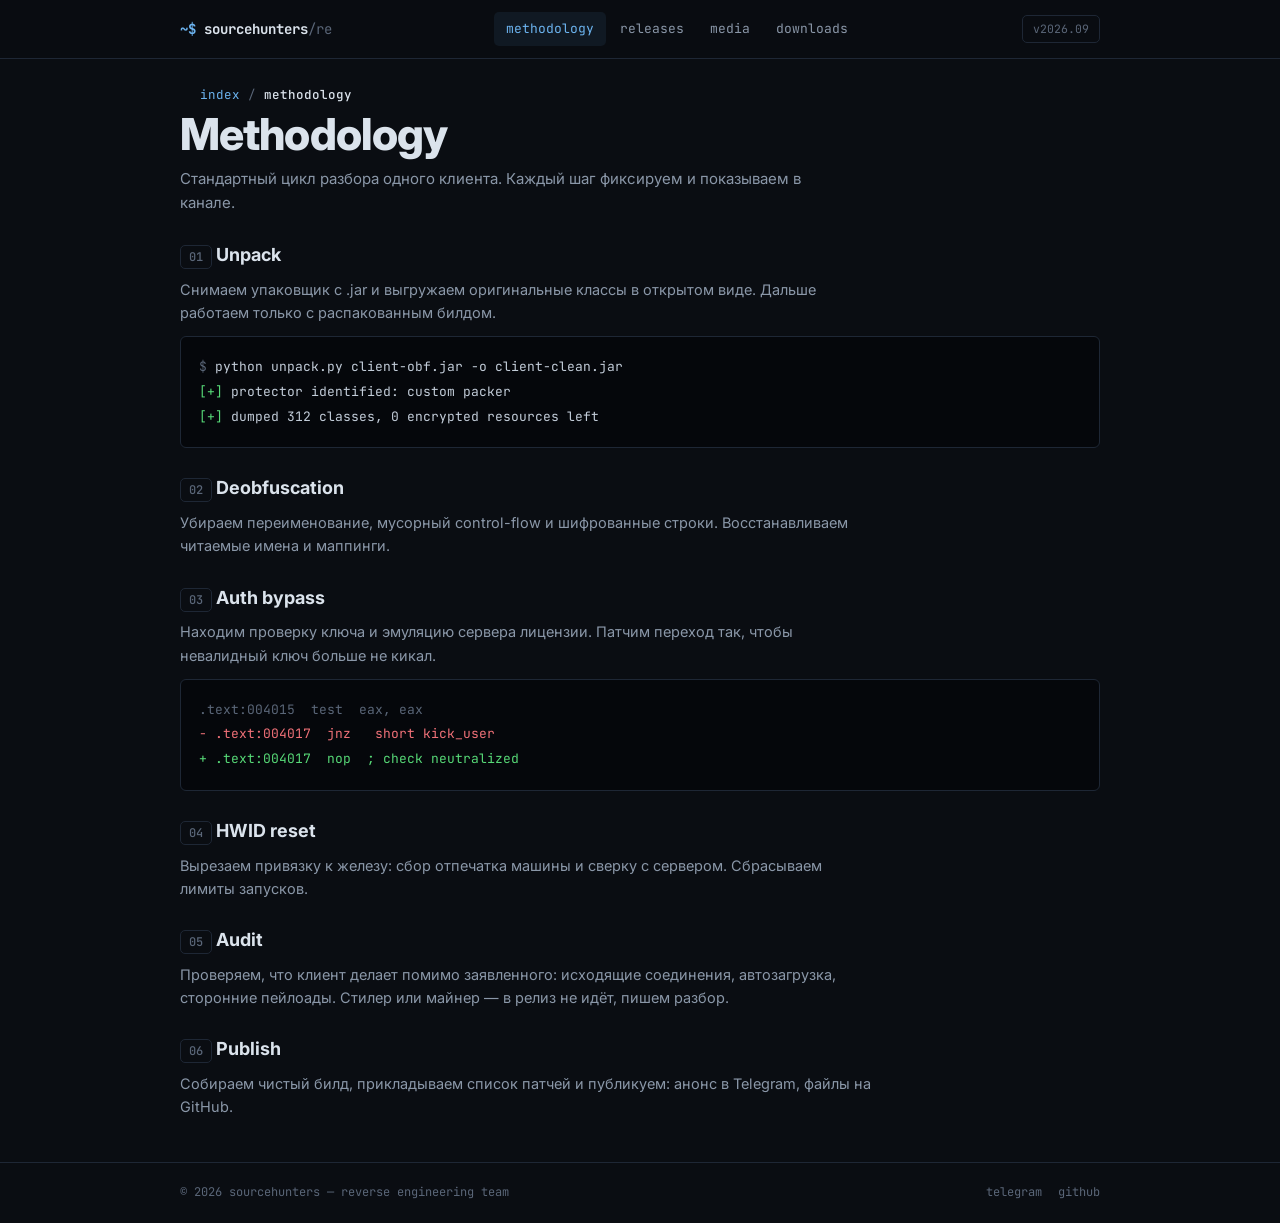
==== arsenal.html @ 7485a167 "Pro RE docs style, no marketing" ====
<!DOCTYPE html>
<html lang="ru">
<head>
<meta charset="UTF-8" />
<meta name="viewport" content="width=device-width, initial-scale=1.0" />
<title>Methodology — SourceHunters</title>
<meta name="description" content="Методология SourceHunters: unpack, деобфускация, обход авторизации, снятие HWID, аудит." />
<link rel="preconnect" href="https://fonts.googleapis.com">
<link rel="preconnect" href="https://fonts.gstatic.com" crossorigin>
<link href="https://fonts.googleapis.com/css2?family=Inter:wght@400;500;600;700;800&family=JetBrains+Mono:wght@400;500;700&display=swap" rel="stylesheet">
<link rel="stylesheet" href="style.css" />
<link rel="icon" type="image/svg+xml" href="data:image/svg+xml,<svg xmlns='http://www.w3.org/2000/svg' viewBox='0 0 32 32'><rect width='32' height='32' rx='6' fill='%230a0d12'/><path d='M9 11l6 5-6 5M16 21h7' fill='none' stroke='%236cb4f0' stroke-width='2.2' stroke-linecap='round' stroke-linejoin='round'/></svg>">
</head>
<body>

<header class="top">
  <div class="container top-in">
    <a href="index.html" class="brand"><span class="brand-prompt">~$</span> sourcehunters<span class="dim">/re</span></a>
    <nav class="links" id="navLinks">
      <a href="arsenal.html" class="active">methodology</a>
      <a href="releases.html">releases</a>
      <a href="media.html">media</a>
      <a href="downloads.html">downloads</a>
    </nav>
    <div class="top-right">
      <span class="ver">v2026.09</span>
      <button class="burger" id="burger" aria-label="Меню"><span></span><span></span><span></span></button>
    </div>
  </div>
</header>

<main class="container">
  <p class="crumbs"><a href="index.html">index</a> / <b>methodology</b></p>
  <h1 class="page-h">Methodology</h1>
  <p class="lede sm">Стандартный цикл разбора одного клиента. Каждый шаг фиксируем и показываем в канале.</p>

  <section class="steps">
    <article class="step">
      <h2><span class="hnum">01</span> Unpack</h2>
      <p>Снимаем упаковщик с .jar и выгружаем оригинальные классы в открытом виде. Дальше работаем только с распакованным билдом.</p>
<pre class="code"><span class="c-dim">$</span> python unpack.py client-obf.jar -o client-clean.jar
<span class="c-ok">[+]</span> protector identified: custom packer
<span class="c-ok">[+]</span> dumped 312 classes, 0 encrypted resources left</pre>
    </article>
    <article class="step">
      <h2><span class="hnum">02</span> Deobfuscation</h2>
      <p>Убираем переименование, мусорный control-flow и шифрованные строки. Восстанавливаем читаемые имена и маппинги.</p>
    </article>
    <article class="step">
      <h2><span class="hnum">03</span> Auth bypass</h2>
      <p>Находим проверку ключа и эмуляцию сервера лицензии. Патчим переход так, чтобы невалидный ключ больше не кикал.</p>
<pre class="code"><span class="c-dim">.text:004015  test  eax, eax</span>
<span class="c-del">- .text:004017  jnz   short kick_user</span>
<span class="c-ok">+ .text:004017  nop  ; check neutralized</span></pre>
    </article>
    <article class="step">
      <h2><span class="hnum">04</span> HWID reset</h2>
      <p>Вырезаем привязку к железу: сбор отпечатка машины и сверку с сервером. Сбрасываем лимиты запусков.</p>
    </article>
    <article class="step">
      <h2><span class="hnum">05</span> Audit</h2>
      <p>Проверяем, что клиент делает помимо заявленного: исходящие соединения, автозагрузка, сторонние пейлоады. Стилер или майнер — в релиз не идёт, пишем разбор.</p>
    </article>
    <article class="step">
      <h2><span class="hnum">06</span> Publish</h2>
      <p>Собираем чистый билд, прикладываем список патчей и публикуем: анонс в Telegram, файлы на GitHub.</p>
    </article>
  </section>
</main>

<footer>
  <div class="container foot">
    <span>© 2026 sourcehunters — reverse engineering team</span>
    <span class="foot-r"><a href="https://t.me/NetCrackHunter" target="_blank" rel="noopener">telegram</a><a href="https://github.com/NetworkCrackHunter/" target="_blank" rel="noopener">github</a></span>
  </div>
</footer>

<script src="script.js"></script>
</body>
</html>
---- style.css ----
*{margin:0;padding:0;box-sizing:border-box}
:root{
  --bg:#0a0d12; --panel:#0e131b; --line:#1e2735;
  --txt:#dbe3ec; --mut:#8a97a8; --dim:#5a6678;
  --acc:#6cb4f0;
}
html{scroll-behavior:smooth}
body{background:var(--bg);color:var(--txt);font-family:'Inter',system-ui,sans-serif;min-height:100vh;font-size:15.5px;line-height:1.6}
.container{max-width:960px;margin:0 auto;padding:0 20px}
.mono{font-family:'JetBrains Mono',monospace}
.dim{color:var(--dim)}
::selection{background:#6cb4f033}
a{color:var(--acc)}

/* header */
.top{position:sticky;top:0;z-index:50;background:#0a0d12f2;border-bottom:1px solid var(--line)}
.top-in{display:flex;align-items:center;justify-content:space-between;height:58px}
.brand{font-family:'JetBrains Mono',monospace;font-size:14px;font-weight:700;color:var(--txt);text-decoration:none}
.brand-prompt{color:var(--acc)}
.brand .dim{color:var(--dim);font-weight:400}
.links{display:flex;gap:2px}
.links a{font-family:'JetBrains Mono',monospace;font-size:13px;color:var(--mut);text-decoration:none;padding:7px 12px;border-radius:5px}
.links a:hover{color:var(--txt);background:#ffffff08}
.links a.active{color:var(--acc);background:#6cb4f014}
.top-right{display:flex;align-items:center;gap:10px}
.ver{font-family:'JetBrains Mono',monospace;font-size:11.5px;color:var(--dim);border:1px solid var(--line);padding:4px 10px;border-radius:5px}
.burger{display:none;background:none;border:1px solid var(--line);border-radius:5px;padding:7px;flex-direction:column;gap:4px;cursor:pointer}
.burger span{width:18px;height:2px;background:var(--txt);display:block}

/* hero */
.hero{padding:64px 20px 8px}
.kicker{font-family:'JetBrains Mono',monospace;font-size:12.5px;color:var(--acc);margin-bottom:14px}
h1{font-size:clamp(38px,6vw,58px);font-weight:800;letter-spacing:-.03em;line-height:1.05}
.page-h{font-size:clamp(30px,5vw,44px);font-weight:800;letter-spacing:-.02em;margin:6px 0 4px}
.lede{color:var(--mut);font-size:16.5px;max-width:640px;margin:16px 0 0}
.lede.sm{font-size:15px;margin-top:10px}
.actions{display:flex;gap:10px;margin:26px 0 34px;flex-wrap:wrap}
.btn{display:inline-block;text-decoration:none;font-weight:600;font-size:14.5px;border-radius:6px;padding:11px 22px;border:1px solid var(--line);color:var(--txt);background:transparent;transition:.15s}
.btn:hover{border-color:var(--acc)}
.btn-solid{background:var(--txt);color:#0a0d12;border-color:var(--txt)}
.btn-solid:hover{background:#fff}
.meta{border:1px solid var(--line);border-radius:6px;background:var(--panel);margin-bottom:8px}
.meta>div{display:grid;grid-template-columns:130px 1fr;gap:14px;padding:11px 16px;border-bottom:1px solid var(--line);font-size:14px}
.meta>div:last-child{border-bottom:none}
.meta dt{font-family:'JetBrains Mono',monospace;font-size:12.5px;color:var(--dim)}
.meta dd{color:var(--txt)}

/* blocks */
.block{padding:34px 20px 6px}
.block h2,.sub-h{font-size:20px;font-weight:700;letter-spacing:-.01em;margin-bottom:16px;display:flex;align-items:center;gap:10px}
.sub-h{margin-top:38px}
.hnum{font-family:'JetBrains Mono',monospace;font-size:12px;font-weight:500;color:var(--dim);border:1px solid var(--line);border-radius:5px;padding:3px 8px}

/* toc */
.toc{border:1px solid var(--line);border-radius:6px;overflow:hidden;background:var(--panel)}
.toc a{display:grid;grid-template-columns:44px 150px 1fr 30px;gap:12px;align-items:center;padding:14px 16px;text-decoration:none;color:var(--txt);border-bottom:1px solid var(--line);transition:.15s}
.toc a:last-child{border-bottom:none}
.toc a:hover{background:#ffffff06}
.t-no{font-family:'JetBrains Mono',monospace;font-size:12px;color:var(--dim)}
.t-name{font-family:'JetBrains Mono',monospace;font-size:13.5px;color:var(--acc)}
.t-desc{font-size:13.5px;color:var(--mut)}
.t-go{color:var(--dim)}

/* code */
.code{font-family:'JetBrains Mono',monospace;font-size:13px;line-height:1.9;background:#05070b;border:1px solid var(--line);border-radius:6px;padding:18px;overflow-x:auto;color:#c3cdd9}
.c-dim{color:var(--dim)}.c-ok{color:#57d977}.c-del{color:#f07178}

/* steps */
.crumbs{font-family:'JetBrains Mono',monospace;font-size:12.5px;color:var(--dim);padding:26px 20px 0}
.crumbs a{text-decoration:none}
.crumbs b{color:var(--txt);font-weight:500}
.steps{display:flex;flex-direction:column;gap:26px;margin:26px 0 10px}
.step h2{font-size:18px;margin-bottom:8px}
.step p{color:var(--mut);font-size:14.5px;max-width:700px}
.step .code{margin-top:12px}

/* releases table */
.table-scroll{overflow-x:auto;border:1px solid var(--line);border-radius:6px;margin:26px 0 10px}
.rel-table{width:100%;border-collapse:collapse;font-size:14px;min-width:640px;background:var(--panel)}
.rel-table th{font-family:'JetBrains Mono',monospace;font-size:11.5px;font-weight:500;text-transform:uppercase;letter-spacing:1px;color:var(--dim);text-align:left;padding:12px 16px;border-bottom:1px solid var(--line);background:#0b1018}
.rel-table td{padding:12px 16px;border-bottom:1px solid var(--line);vertical-align:middle}
.rel-table tbody tr:last-child td{border-bottom:none}
.rel-table tbody tr{transition:.15s}
.rel-table tbody tr:hover{background:#ffffff05}
.rel-table .mono{font-family:'JetBrains Mono',monospace;font-size:13px}
.art{display:flex;align-items:center;gap:12px;font-weight:600}
.art img{width:44px;height:44px;object-fit:cover;border-radius:5px;border:1px solid var(--line)}
.rel-table a{font-family:'JetBrains Mono',monospace;font-size:13px;text-decoration:none;white-space:nowrap}
.rel-table a:hover{text-decoration:underline}

/* access rows */
.access{display:flex;align-items:center;gap:14px;text-decoration:none;color:var(--txt);background:var(--panel);border:1px solid var(--line);border-radius:6px;padding:18px;margin:26px 0 10px;transition:.15s}
.access:hover{border-color:var(--acc)}
.access-ico{width:38px;height:38px;min-width:38px;border-radius:6px;display:grid;place-items:center}
.access-ico svg{width:20px;height:20px;display:block}
.access-ico.tg{background:#229ED9;color:#fff}
.access-ico.gh{background:#e6edf3;color:#0d1117}
.access-t{display:flex;flex-direction:column;gap:2px}
.access-t b{font-family:'JetBrains Mono',monospace;font-size:14.5px}
.access-t span{font-size:13px;color:var(--mut)}
.access-go{margin-left:auto;font-family:'JetBrains Mono',monospace;font-size:13px;color:var(--acc);white-space:nowrap}

/* faq */
.faq{display:flex;flex-direction:column;border:1px solid var(--line);border-radius:6px;overflow:hidden;background:var(--panel);margin:0 0 10px}
details{padding:15px 18px;border-bottom:1px solid var(--line);cursor:pointer}
details:last-child{border-bottom:none}
summary{font-weight:600;font-size:14.5px;cursor:pointer}
summary::marker{color:var(--acc)}
details p{color:var(--mut);margin-top:8px;font-size:14px}

/* footer */
footer{border-top:1px solid var(--line);margin-top:44px}
.foot{display:flex;justify-content:space-between;align-items:center;gap:10px;flex-wrap:wrap;padding:20px;font-family:'JetBrains Mono',monospace;font-size:12px;color:var(--dim)}
.foot-r{display:flex;gap:16px}
.foot-r a{color:var(--dim);text-decoration:none}
.foot-r a:hover{color:var(--acc)}

/* reveal */
.reveal{opacity:0;transform:translateY(14px);transition:.5s}
.reveal.vis{opacity:1;transform:none}

/* adaptive */
@media(max-width:760px){
  .links{position:fixed;top:58px;left:0;right:0;background:#0a0d12fa;flex-direction:column;padding:12px;gap:2px;border-bottom:1px solid var(--line);display:none}
  .links.open{display:flex}
  .burger{display:flex}
  .meta>div{grid-template-columns:1fr;gap:2px}
  .toc a{grid-template-columns:34px 1fr 24px}
  .t-desc{display:none}
  .hero{padding-top:44px}
}
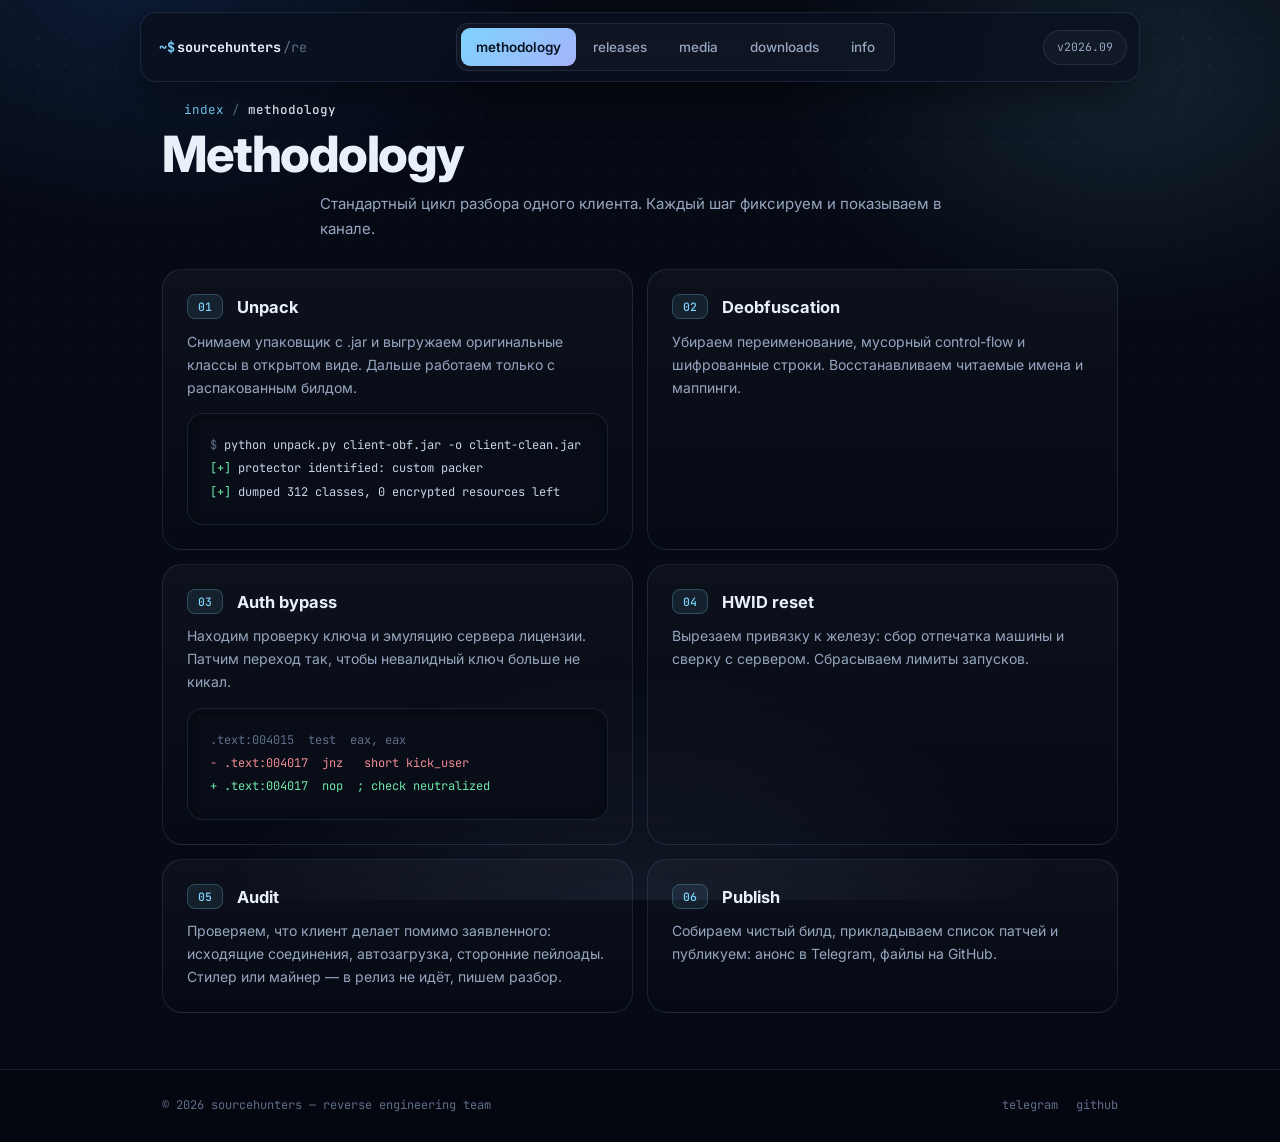
==== commit a9d52c70: "Extra info window: CEO + contacts" ====
--- a/arsenal.html
+++ b/arsenal.html
@@ -21,6 +21,7 @@
       <a href="releases.html">releases</a>
       <a href="media.html">media</a>
       <a href="downloads.html">downloads</a>
+      <a href="info.html">info</a>
     </nav>
     <div class="top-right">
       <span class="ver">v2026.09</span>
--- a/style.css
+++ b/style.css
@@ -1,131 +1,148 @@
 *{margin:0;padding:0;box-sizing:border-box}
 :root{
-  --bg:#0a0d12; --panel:#0e131b; --line:#1e2735;
-  --txt:#dbe3ec; --mut:#8a97a8; --dim:#5a6678;
-  --acc:#6cb4f0;
+  --bg:#060a14; --panel:#0c1322; --card:#0e1729;
+  --line:rgba(148,184,255,.13);
+  --txt:#e9f0fa; --mut:#96a6c0; --dim:#5f6f89;
+  --sky:#7dd3fc; --lav:#a5b4fc; --deep:#3b82f6;
+  --r:20px;
 }
 html{scroll-behavior:smooth}
-body{background:var(--bg);color:var(--txt);font-family:'Inter',system-ui,sans-serif;min-height:100vh;font-size:15.5px;line-height:1.6}
-.container{max-width:960px;margin:0 auto;padding:0 20px}
-.mono{font-family:'JetBrains Mono',monospace}
-.dim{color:var(--dim)}
-::selection{background:#6cb4f033}
-a{color:var(--acc)}
+body{background:var(--bg);color:var(--txt);font-family:'Inter',system-ui,sans-serif;min-height:100vh;font-size:15.5px;line-height:1.65;overflow-x:hidden}
+body::before{content:'';position:fixed;inset:0;z-index:0;pointer-events:none;
+  background:
+    radial-gradient(640px 420px at 12% -4%,rgba(56,130,246,.16),transparent 65%),
+    radial-gradient(560px 400px at 88% 8%,rgba(125,211,252,.12),transparent 65%),
+    radial-gradient(700px 520px at 50% 110%,rgba(165,180,252,.1),transparent 65%);}
+body::after{content:'';position:fixed;inset:0;z-index:0;pointer-events:none;opacity:.5;
+  background-image:radial-gradient(rgba(148,184,255,.13) 1px,transparent 1px);background-size:26px 26px;
+  mask-image:linear-gradient(180deg,#000 0%,transparent 55%);}
+.container{max-width:1000px;margin:0 auto;padding:0 22px;position:relative;z-index:1}
+::selection{background:rgba(125,211,252,.3)}
+a{color:var(--sky)}
 
 /* header */
-.top{position:sticky;top:0;z-index:50;background:#0a0d12f2;border-bottom:1px solid var(--line)}
-.top-in{display:flex;align-items:center;justify-content:space-between;height:58px}
-.brand{font-family:'JetBrains Mono',monospace;font-size:14px;font-weight:700;color:var(--txt);text-decoration:none}
-.brand-prompt{color:var(--acc)}
+.top{position:sticky;top:12px;z-index:50}
+.top-in{display:flex;align-items:center;justify-content:space-between;gap:12px;background:rgba(10,16,30,.78);backdrop-filter:blur(16px);border:1px solid var(--line);border-radius:16px;padding:10px 12px 10px 18px;box-shadow:0 12px 40px rgba(0,0,0,.45)}
+.brand{font-family:'JetBrains Mono',monospace;font-size:13.5px;font-weight:700;color:var(--txt);text-decoration:none;display:flex;align-items:center;gap:2px}
+.brand-prompt{color:var(--sky)}
 .brand .dim{color:var(--dim);font-weight:400}
-.links{display:flex;gap:2px}
-.links a{font-family:'JetBrains Mono',monospace;font-size:13px;color:var(--mut);text-decoration:none;padding:7px 12px;border-radius:5px}
-.links a:hover{color:var(--txt);background:#ffffff08}
-.links a.active{color:var(--acc);background:#6cb4f014}
+.links{display:flex;gap:2px;background:rgba(255,255,255,.03);border:1px solid var(--line);border-radius:12px;padding:4px}
+.links a{font-size:13.5px;font-weight:500;color:var(--mut);text-decoration:none;padding:8px 15px;border-radius:9px;transition:.2s}
+.links a:hover{color:var(--txt)}
+.links a.active{color:#06121f;background:linear-gradient(135deg,var(--sky),var(--lav));font-weight:600}
 .top-right{display:flex;align-items:center;gap:10px}
-.ver{font-family:'JetBrains Mono',monospace;font-size:11.5px;color:var(--dim);border:1px solid var(--line);padding:4px 10px;border-radius:5px}
-.burger{display:none;background:none;border:1px solid var(--line);border-radius:5px;padding:7px;flex-direction:column;gap:4px;cursor:pointer}
-.burger span{width:18px;height:2px;background:var(--txt);display:block}
+.ver{font-family:'JetBrains Mono',monospace;font-size:11.5px;color:var(--mut);border:1px solid var(--line);padding:7px 13px;border-radius:99px;background:rgba(255,255,255,.03)}
+.burger{display:none;background:none;border:1px solid var(--line);border-radius:10px;padding:8px;flex-direction:column;gap:4px;cursor:pointer}
+.burger span{width:18px;height:2px;background:var(--txt);border-radius:2px;display:block}
 
 /* hero */
-.hero{padding:64px 20px 8px}
-.kicker{font-family:'JetBrains Mono',monospace;font-size:12.5px;color:var(--acc);margin-bottom:14px}
-h1{font-size:clamp(38px,6vw,58px);font-weight:800;letter-spacing:-.03em;line-height:1.05}
-.page-h{font-size:clamp(30px,5vw,44px);font-weight:800;letter-spacing:-.02em;margin:6px 0 4px}
-.lede{color:var(--mut);font-size:16.5px;max-width:640px;margin:16px 0 0}
-.lede.sm{font-size:15px;margin-top:10px}
-.actions{display:flex;gap:10px;margin:26px 0 34px;flex-wrap:wrap}
-.btn{display:inline-block;text-decoration:none;font-weight:600;font-size:14.5px;border-radius:6px;padding:11px 22px;border:1px solid var(--line);color:var(--txt);background:transparent;transition:.15s}
-.btn:hover{border-color:var(--acc)}
-.btn-solid{background:var(--txt);color:#0a0d12;border-color:var(--txt)}
-.btn-solid:hover{background:#fff}
-.meta{border:1px solid var(--line);border-radius:6px;background:var(--panel);margin-bottom:8px}
-.meta>div{display:grid;grid-template-columns:130px 1fr;gap:14px;padding:11px 16px;border-bottom:1px solid var(--line);font-size:14px}
-.meta>div:last-child{border-bottom:none}
-.meta dt{font-family:'JetBrains Mono',monospace;font-size:12.5px;color:var(--dim)}
-.meta dd{color:var(--txt)}
+.hero{padding:84px 22px 10px;text-align:center}
+.kicker{display:inline-flex;align-items:center;gap:8px;font-family:'JetBrains Mono',monospace;font-size:12px;color:var(--sky);border:1px solid rgba(125,211,252,.28);background:rgba(125,211,252,.07);padding:8px 18px;border-radius:99px;margin-bottom:22px}
+.kicker::before{content:'';width:7px;height:7px;border-radius:50%;background:var(--sky);box-shadow:0 0 10px var(--sky)}
+h1{font-size:clamp(42px,7vw,76px);font-weight:800;letter-spacing:-.04em;line-height:1.02}
+h1 .soft{background:linear-gradient(120deg,var(--sky),var(--lav));-webkit-background-clip:text;background-clip:text;color:transparent}
+.page-h{font-size:clamp(32px,5vw,50px);font-weight:800;letter-spacing:-.03em;margin:8px 0 4px}
+.lede{color:var(--mut);font-size:17px;max-width:640px;margin:18px auto 0}
+.lede.sm{font-size:15px;margin-top:12px}
+.actions{display:flex;gap:12px;margin:30px 0 38px;flex-wrap:wrap;justify-content:center}
+.btn{display:inline-flex;align-items:center;justify-content:center;text-decoration:none;font-weight:600;font-size:15px;border-radius:99px;padding:14px 30px;border:1px solid var(--line);color:var(--txt);background:rgba(255,255,255,.04);transition:.25s}
+.btn:hover{transform:translateY(-2px);border-color:rgba(125,211,252,.5)}
+.btn-solid{background:linear-gradient(135deg,var(--sky),var(--lav));color:#06121f;border:none;box-shadow:0 12px 34px rgba(56,130,246,.35)}
+.btn-solid:hover{box-shadow:0 16px 44px rgba(56,130,246,.5)}
+.meta{display:flex;gap:12px;justify-content:center;flex-wrap:wrap}
+.meta>div{background:rgba(255,255,255,.03);border:1px solid var(--line);border-radius:16px;padding:14px 22px;display:flex;flex-direction:column;gap:3px;min-width:150px}
+.meta dt{font-family:'JetBrains Mono',monospace;font-size:11px;text-transform:uppercase;letter-spacing:1.5px;color:var(--dim)}
+.meta dd{color:var(--txt);font-weight:600;font-size:14px}
 
 /* blocks */
-.block{padding:34px 20px 6px}
-.block h2,.sub-h{font-size:20px;font-weight:700;letter-spacing:-.01em;margin-bottom:16px;display:flex;align-items:center;gap:10px}
-.sub-h{margin-top:38px}
-.hnum{font-family:'JetBrains Mono',monospace;font-size:12px;font-weight:500;color:var(--dim);border:1px solid var(--line);border-radius:5px;padding:3px 8px}
+.block{padding:40px 22px 6px}
+.block h2,.sub-h{font-size:24px;font-weight:800;letter-spacing:-.02em;margin-bottom:18px;display:flex;align-items:center;gap:12px}
+.sub-h{margin-top:44px}
+.hnum{font-family:'JetBrains Mono',monospace;font-size:12px;font-weight:500;color:var(--sky);background:rgba(125,211,252,.09);border:1px solid rgba(125,211,252,.25);border-radius:9px;padding:5px 11px}
 
 /* toc */
-.toc{border:1px solid var(--line);border-radius:6px;overflow:hidden;background:var(--panel)}
-.toc a{display:grid;grid-template-columns:44px 150px 1fr 30px;gap:12px;align-items:center;padding:14px 16px;text-decoration:none;color:var(--txt);border-bottom:1px solid var(--line);transition:.15s}
-.toc a:last-child{border-bottom:none}
-.toc a:hover{background:#ffffff06}
-.t-no{font-family:'JetBrains Mono',monospace;font-size:12px;color:var(--dim)}
-.t-name{font-family:'JetBrains Mono',monospace;font-size:13.5px;color:var(--acc)}
+.toc{display:grid;grid-template-columns:1fr 1fr;gap:14px}
+.toc a{display:flex;flex-direction:column;gap:6px;padding:22px;background:linear-gradient(180deg,rgba(255,255,255,.035),rgba(255,255,255,.008));border:1px solid var(--line);border-radius:var(--r);text-decoration:none;color:var(--txt);transition:.25s;position:relative}
+.toc a:hover{transform:translateY(-4px);border-color:rgba(125,211,252,.45);box-shadow:0 18px 44px rgba(0,0,0,.5)}
+.t-no{font-family:'JetBrains Mono',monospace;font-size:11.5px;color:var(--dim)}
+.t-name{font-size:17px;font-weight:700}
 .t-desc{font-size:13.5px;color:var(--mut)}
-.t-go{color:var(--dim)}
+.t-go{position:absolute;top:20px;right:22px;color:var(--sky);font-size:18px;transition:.25s}
+.toc a:hover .t-go{transform:translateX(5px)}
 
 /* code */
-.code{font-family:'JetBrains Mono',monospace;font-size:13px;line-height:1.9;background:#05070b;border:1px solid var(--line);border-radius:6px;padding:18px;overflow-x:auto;color:#c3cdd9}
-.c-dim{color:var(--dim)}.c-ok{color:#57d977}.c-del{color:#f07178}
+.code{font-family:'JetBrains Mono',monospace;font-size:13px;line-height:1.95;background:#080d17;border:1px solid var(--line);border-radius:16px;padding:20px 22px;overflow-x:auto;color:#c6d4e8;box-shadow:inset 0 2px 12px rgba(0,0,0,.4)}
+.c-dim{color:var(--dim)}.c-ok{color:#6ee7a8}.c-del{color:#f08a93}
 
 /* steps */
-.crumbs{font-family:'JetBrains Mono',monospace;font-size:12.5px;color:var(--dim);padding:26px 20px 0}
+.crumbs{font-family:'JetBrains Mono',monospace;font-size:12.5px;color:var(--dim);padding:30px 22px 0}
 .crumbs a{text-decoration:none}
 .crumbs b{color:var(--txt);font-weight:500}
-.steps{display:flex;flex-direction:column;gap:26px;margin:26px 0 10px}
-.step h2{font-size:18px;margin-bottom:8px}
-.step p{color:var(--mut);font-size:14.5px;max-width:700px}
-.step .code{margin-top:12px}
+.steps{display:grid;grid-template-columns:1fr 1fr;gap:14px;margin:28px 0 10px}
+.step{background:linear-gradient(180deg,rgba(255,255,255,.03),rgba(255,255,255,.005));border:1px solid var(--line);border-radius:var(--r);padding:24px;position:relative;overflow:hidden}
+.hnum{font-family:'JetBrains Mono',monospace;font-size:11.5px;color:var(--sky);background:rgba(125,211,252,.09);border:1px solid rgba(125,211,252,.25);border-radius:8px;padding:4px 10px;margin-right:10px;vertical-align:2px}
+.step h2{font-size:16.5px;margin-bottom:8px}
+.step p{color:var(--mut);font-size:14px}
+.step .code{margin-top:14px;font-size:12px}
 
-/* releases table */
-.table-scroll{overflow-x:auto;border:1px solid var(--line);border-radius:6px;margin:26px 0 10px}
-.rel-table{width:100%;border-collapse:collapse;font-size:14px;min-width:640px;background:var(--panel)}
-.rel-table th{font-family:'JetBrains Mono',monospace;font-size:11.5px;font-weight:500;text-transform:uppercase;letter-spacing:1px;color:var(--dim);text-align:left;padding:12px 16px;border-bottom:1px solid var(--line);background:#0b1018}
-.rel-table td{padding:12px 16px;border-bottom:1px solid var(--line);vertical-align:middle}
-.rel-table tbody tr:last-child td{border-bottom:none}
-.rel-table tbody tr{transition:.15s}
-.rel-table tbody tr:hover{background:#ffffff05}
-.rel-table .mono{font-family:'JetBrains Mono',monospace;font-size:13px}
-.art{display:flex;align-items:center;gap:12px;font-weight:600}
-.art img{width:44px;height:44px;object-fit:cover;border-radius:5px;border:1px solid var(--line)}
-.rel-table a{font-family:'JetBrains Mono',monospace;font-size:13px;text-decoration:none;white-space:nowrap}
-.rel-table a:hover{text-decoration:underline}
+/* releases */
+.mini-grid{display:grid;grid-template-columns:1fr;gap:18px;margin:28px 0 10px}
+.mini-win{background:linear-gradient(180deg,rgba(255,255,255,.03),rgba(255,255,255,.005));border:1px solid var(--line);border-radius:var(--r);overflow:hidden;transition:border-color .25s,transform .25s,box-shadow .25s;display:grid;grid-template-columns:300px 1fr}
+.mini-win:hover{border-color:rgba(125,211,252,.5);transform:translateY(-4px);box-shadow:0 22px 55px rgba(0,0,0,.55)}
+.mini-win img{width:100%;height:100%;min-height:220px;object-fit:cover;display:block;filter:grayscale(1) brightness(.82);transition:filter .4s}
+.mini-win:hover img{filter:grayscale(0) brightness(1)}
+.mini-win .mw-body{padding:30px 32px;display:flex;flex-direction:column;gap:9px;justify-content:center}
+.mini-win h3{font-size:22px;font-weight:800;letter-spacing:-.02em}
+.mini-win .mono{font-family:'JetBrains Mono',monospace;font-size:13px;color:var(--mut)}
+.mini-win .mw-date{font-family:'JetBrains Mono',monospace;font-size:12px;color:var(--dim)}
+.mini-win a.mw-src{font-family:'JetBrains Mono',monospace;font-size:13px;text-decoration:none;margin-top:6px;display:inline-flex;align-items:center;gap:6px}
+.mini-win a.mw-src:hover{text-decoration:underline}
 
-/* access rows */
-.access{display:flex;align-items:center;gap:14px;text-decoration:none;color:var(--txt);background:var(--panel);border:1px solid var(--line);border-radius:6px;padding:18px;margin:26px 0 10px;transition:.15s}
-.access:hover{border-color:var(--acc)}
-.access-ico{width:38px;height:38px;min-width:38px;border-radius:6px;display:grid;place-items:center}
-.access-ico svg{width:20px;height:20px;display:block}
-.access-ico.tg{background:#229ED9;color:#fff}
+/* access */
+.access{display:flex;align-items:center;gap:16px;text-decoration:none;color:var(--txt);background:linear-gradient(180deg,rgba(255,255,255,.035),rgba(255,255,255,.008));border:1px solid var(--line);border-radius:var(--r);padding:22px;margin:28px 0 10px;transition:.25s}
+.access:hover{transform:translateY(-3px);border-color:rgba(125,211,252,.5)}
+.access-ico{width:46px;height:46px;min-width:46px;border-radius:14px;display:grid;place-items:center}
+.access-ico svg{width:22px;height:22px;display:block}
+.access-ico.tg{background:#229ED9;color:#fff;box-shadow:0 8px 22px rgba(34,158,217,.4)}
 .access-ico.gh{background:#e6edf3;color:#0d1117}
-.access-t{display:flex;flex-direction:column;gap:2px}
-.access-t b{font-family:'JetBrains Mono',monospace;font-size:14.5px}
-.access-t span{font-size:13px;color:var(--mut)}
-.access-go{margin-left:auto;font-family:'JetBrains Mono',monospace;font-size:13px;color:var(--acc);white-space:nowrap}
+.access-t{display:flex;flex-direction:column;gap:3px}
+.access-t b{font-family:'JetBrains Mono',monospace;font-size:15px}
+.access-t span{font-size:13.5px;color:var(--mut)}
+.access-go{margin-left:auto;font-size:20px;color:var(--sky);white-space:nowrap}
 
 /* faq */
-.faq{display:flex;flex-direction:column;border:1px solid var(--line);border-radius:6px;overflow:hidden;background:var(--panel);margin:0 0 10px}
-details{padding:15px 18px;border-bottom:1px solid var(--line);cursor:pointer}
-details:last-child{border-bottom:none}
-summary{font-weight:600;font-size:14.5px;cursor:pointer}
-summary::marker{color:var(--acc)}
-details p{color:var(--mut);margin-top:8px;font-size:14px}
+.faq{display:flex;flex-direction:column;gap:12px;margin:0 0 10px}
+details{background:rgba(255,255,255,.025);border:1px solid var(--line);border-radius:16px;padding:17px 22px;cursor:pointer;transition:.2s}
+details[open]{border-color:rgba(125,211,252,.4)}
+summary{font-weight:600;font-size:15px;cursor:pointer;list-style:none}
+summary::-webkit-details-marker{display:none}
+summary::before{content:'+';color:var(--sky);margin-right:10px;font-weight:400}
+details[open] summary::before{content:'–'}
+details p{color:var(--mut);margin-top:10px;font-size:14px}
 
 /* footer */
-footer{border-top:1px solid var(--line);margin-top:44px}
-.foot{display:flex;justify-content:space-between;align-items:center;gap:10px;flex-wrap:wrap;padding:20px;font-family:'JetBrains Mono',monospace;font-size:12px;color:var(--dim)}
-.foot-r{display:flex;gap:16px}
+footer{border-top:1px solid var(--line);margin-top:56px;background:rgba(4,7,13,.7)}
+.foot{display:flex;justify-content:space-between;align-items:center;gap:10px;flex-wrap:wrap;padding:26px 22px;font-family:'JetBrains Mono',monospace;font-size:12px;color:var(--dim)}
+.foot-r{display:flex;gap:18px}
 .foot-r a{color:var(--dim);text-decoration:none}
-.foot-r a:hover{color:var(--acc)}
+.foot-r a:hover{color:var(--sky)}
 
 /* reveal */
-.reveal{opacity:0;transform:translateY(14px);transition:.5s}
+.reveal{opacity:0;transform:translateY(16px);transition:.55s}
 .reveal.vis{opacity:1;transform:none}
 
 /* adaptive */
 @media(max-width:760px){
-  .links{position:fixed;top:58px;left:0;right:0;background:#0a0d12fa;flex-direction:column;padding:12px;gap:2px;border-bottom:1px solid var(--line);display:none}
+  .links{position:fixed;top:74px;left:12px;right:12px;background:#0a1020fa;flex-direction:column;padding:10px;gap:2px;border:1px solid var(--line);border-radius:14px;display:none;box-shadow:0 20px 50px rgba(0,0,0,.6)}
   .links.open{display:flex}
   .burger{display:flex}
-  .meta>div{grid-template-columns:1fr;gap:2px}
-  .toc a{grid-template-columns:34px 1fr 24px}
-  .t-desc{display:none}
-  .hero{padding-top:44px}
+  .toc,.steps{grid-template-columns:1fr}
+  .mini-win{grid-template-columns:240px 1fr}
+  .hero{padding-top:60px}
 }
+@media(max-width:540px){
+  .mini-win{grid-template-columns:1fr}
+  .mini-win img{min-height:0;aspect-ratio:16/9}
+  .actions .btn{width:100%}
+  .meta>div{flex:1 1 40%}
+}
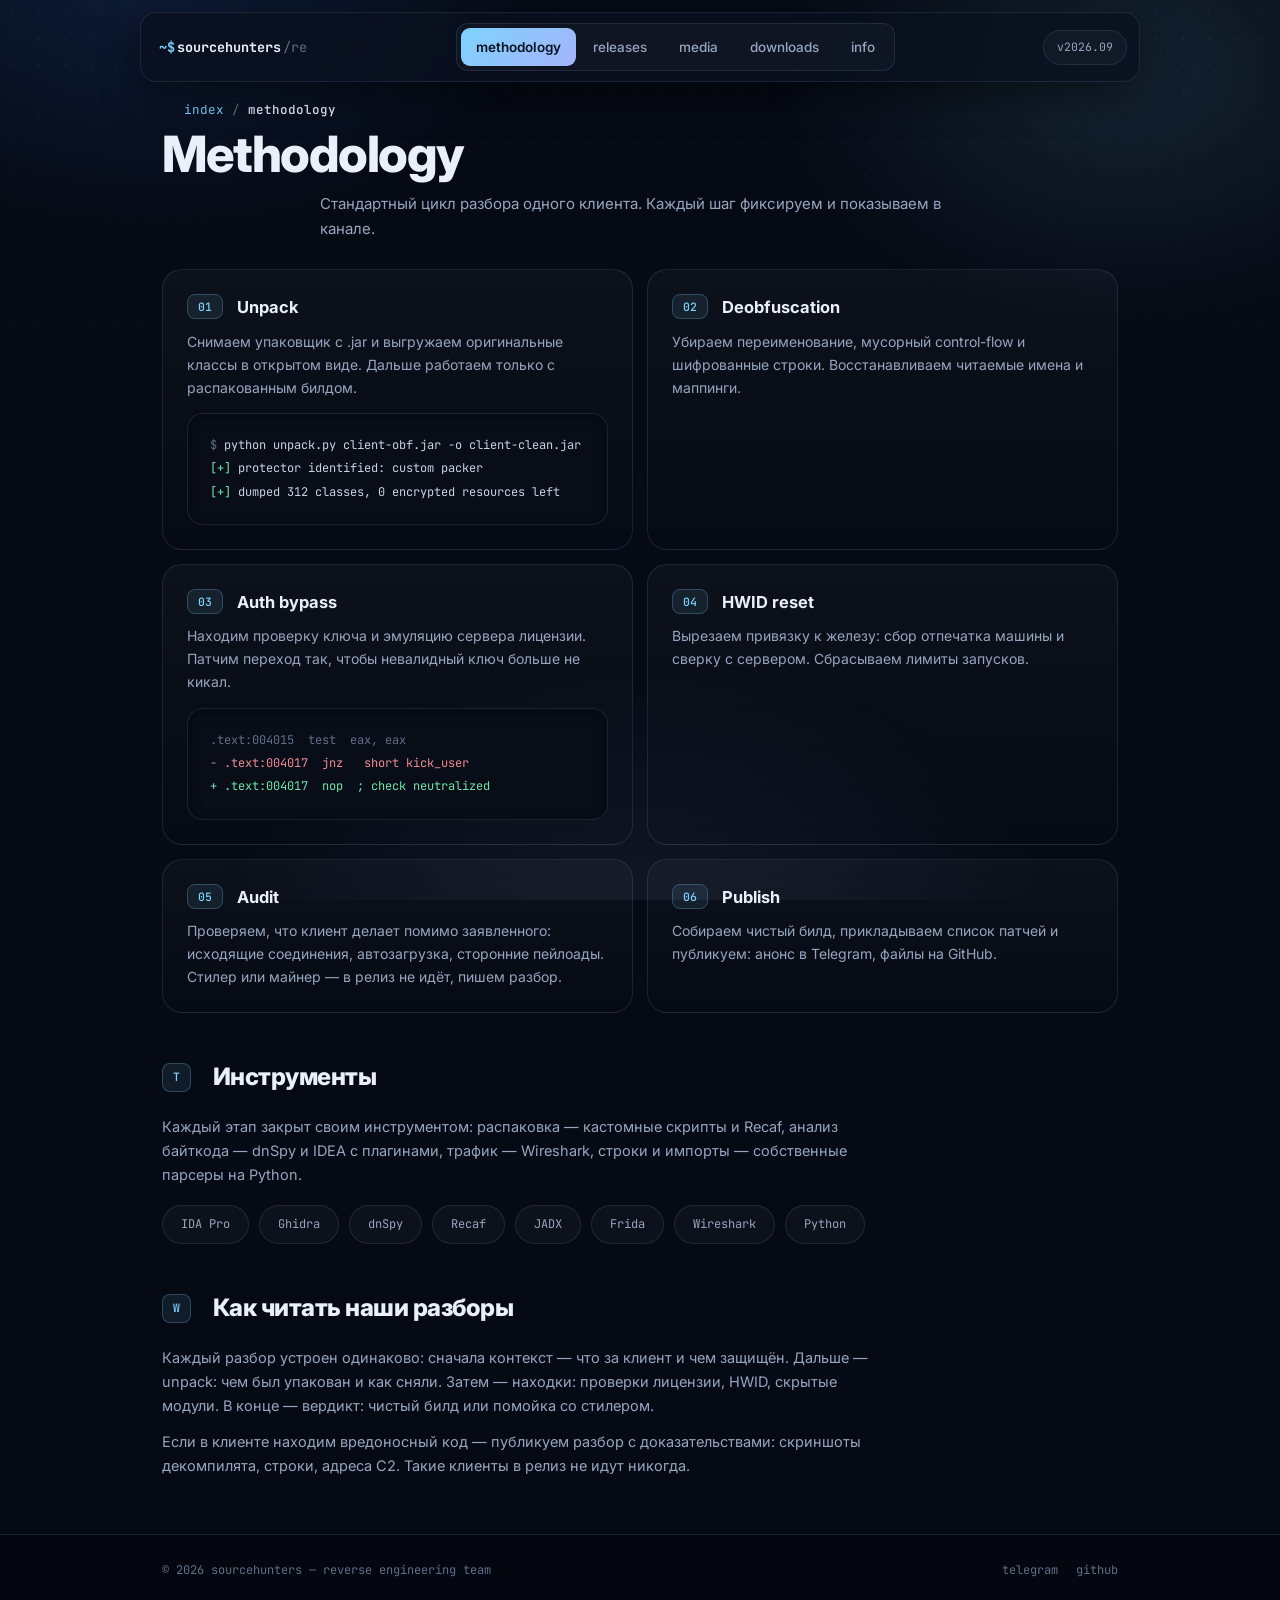
==== commit 4e50d057: "Filler: activity, stack, changelog, rubrics, install, principles, CTA" ====
--- a/arsenal.html
+++ b/arsenal.html
@@ -67,6 +67,16 @@
       <p>Собираем чистый билд, прикладываем список патчей и публикуем: анонс в Telegram, файлы на GitHub.</p>
     </article>
   </section>
+
+  <h2 class="sub-h"><span class="hnum">T</span> Инструменты</h2>
+  <p class="body-p">Каждый этап закрыт своим инструментом: распаковка — кастомные скрипты и Recaf, анализ байткода — dnSpy и IDEA с плагинами, трафик — Wireshark, строки и импорты — собственные парсеры на Python.</p>
+  <div class="chips">
+    <span>IDA Pro</span><span>Ghidra</span><span>dnSpy</span><span>Recaf</span><span>JADX</span><span>Frida</span><span>Wireshark</span><span>Python</span>
+  </div>
+
+  <h2 class="sub-h"><span class="hnum">W</span> Как читать наши разборы</h2>
+  <p class="body-p">Каждый разбор устроен одинаково: сначала контекст — что за клиент и чем защищён. Дальше — unpack: чем был упакован и как сняли. Затем — находки: проверки лицензии, HWID, скрытые модули. В конце — вердикт: чистый билд или помойка со стилером.</p>
+  <p class="body-p">Если в клиенте находим вредоносный код — публикуем разбор с доказательствами: скриншоты декомпилята, строки, адреса C2. Такие клиенты в релиз не идут никогда.</p>
 </main>
 
 <footer>
--- a/style.css
+++ b/style.css
@@ -58,6 +58,14 @@
 .block{padding:40px 22px 6px}
 .block h2,.sub-h{font-size:24px;font-weight:800;letter-spacing:-.02em;margin-bottom:18px;display:flex;align-items:center;gap:12px}
 .sub-h{margin-top:44px}
+.note{color:var(--mut);font-size:14px;margin:-6px 0 18px;max-width:700px}
+.body-p{color:var(--mut);font-size:14.5px;max-width:720px;margin-bottom:12px}
+.chips{display:flex;gap:10px;flex-wrap:wrap;margin:18px 0 6px}
+.chips span{font-family:'JetBrains Mono',monospace;font-size:12px;color:var(--mut);border:1px solid var(--line);background:rgba(255,255,255,.03);padding:9px 18px;border-radius:99px;transition:.2s;cursor:default}
+.chips span:hover{color:var(--sky);border-color:rgba(125,211,252,.45);transform:translateY(-2px)}
+.cta{margin:40px 0 10px;padding:46px 34px;text-align:center;background:linear-gradient(135deg,rgba(56,130,246,.13),rgba(165,180,252,.07));border:1px solid rgba(125,211,252,.3);border-radius:24px}
+.cta h2{font-size:clamp(22px,4vw,32px);font-weight:800;letter-spacing:-.02em;margin-bottom:10px}
+.cta p{color:var(--mut);margin-bottom:24px}
 .hnum{font-family:'JetBrains Mono',monospace;font-size:12px;font-weight:500;color:var(--sky);background:rgba(125,211,252,.09);border:1px solid rgba(125,211,252,.25);border-radius:9px;padding:5px 11px}
 
 /* toc */
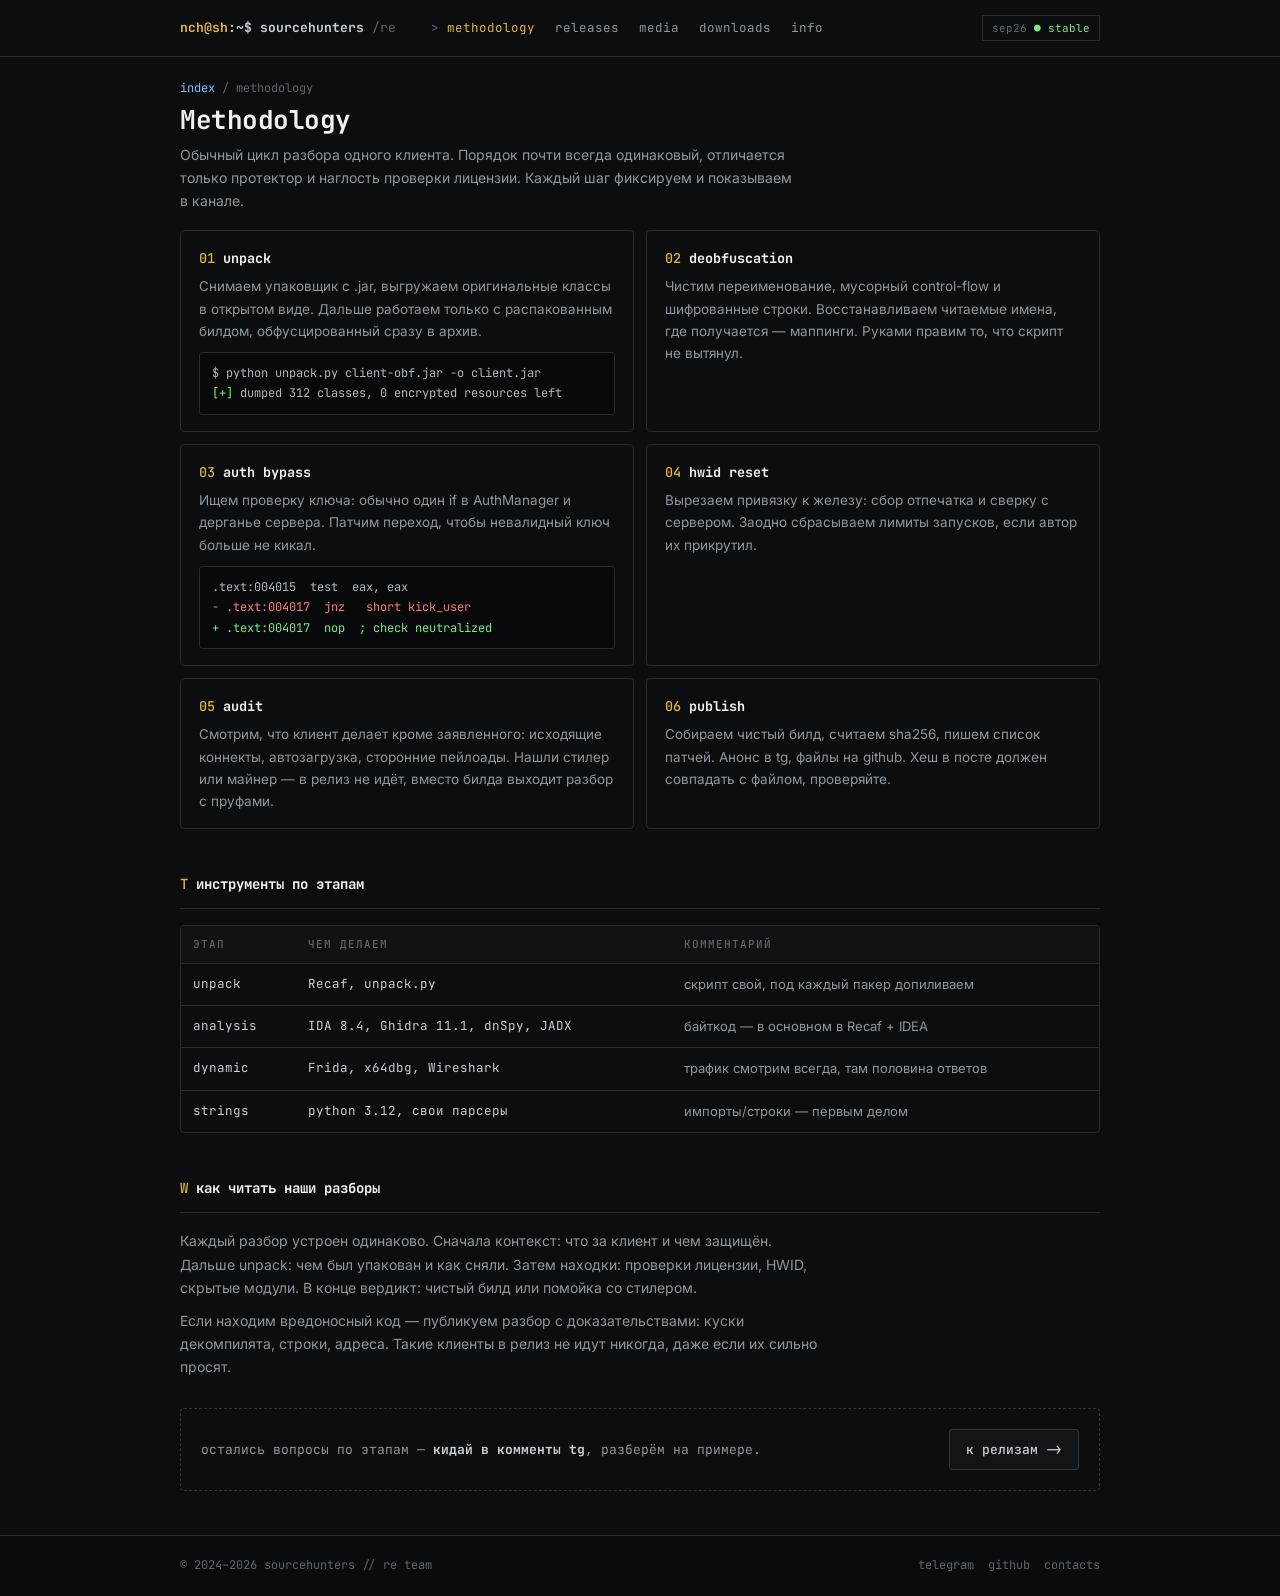
==== commit 7cc1ffc3: "Human-style RE theme: flat amber, dir listing, tables, no AI gloss" ====
--- a/arsenal.html
+++ b/arsenal.html
@@ -3,19 +3,19 @@
 <head>
 <meta charset="UTF-8" />
 <meta name="viewport" content="width=device-width, initial-scale=1.0" />
-<title>Methodology — SourceHunters</title>
-<meta name="description" content="Методология SourceHunters: unpack, деобфускация, обход авторизации, снятие HWID, аудит." />
+<title>methodology — sourcehunters</title>
+<meta name="description" content="Как разбираем клиенты: unpack, деобфускация, обход авторизации, снятие HWID, аудит." />
 <link rel="preconnect" href="https://fonts.googleapis.com">
 <link rel="preconnect" href="https://fonts.gstatic.com" crossorigin>
-<link href="https://fonts.googleapis.com/css2?family=Inter:wght@400;500;600;700;800&family=JetBrains+Mono:wght@400;500;700&display=swap" rel="stylesheet">
+<link href="https://fonts.googleapis.com/css2?family=Inter:wght@400;500;600;700&family=JetBrains+Mono:wght@400;500;700&display=swap" rel="stylesheet">
 <link rel="stylesheet" href="style.css" />
-<link rel="icon" type="image/svg+xml" href="data:image/svg+xml,<svg xmlns='http://www.w3.org/2000/svg' viewBox='0 0 32 32'><rect width='32' height='32' rx='6' fill='%230a0d12'/><path d='M9 11l6 5-6 5M16 21h7' fill='none' stroke='%236cb4f0' stroke-width='2.2' stroke-linecap='round' stroke-linejoin='round'/></svg>">
+<link rel="icon" type="image/svg+xml" href="data:image/svg+xml,<svg xmlns='http://www.w3.org/2000/svg' viewBox='0 0 32 32'><rect width='32' height='32' fill='%230b0d0f'/><path d='M9 11l6 5-6 5M16 21h7' fill='none' stroke='%23e3b341' stroke-width='2.2' stroke-linecap='round' stroke-linejoin='round'/></svg>">
 </head>
 <body>
 
 <header class="top">
-  <div class="container top-in">
-    <a href="index.html" class="brand"><span class="brand-prompt">~$</span> sourcehunters<span class="dim">/re</span></a>
+  <div class="top-in">
+    <a href="index.html" class="brand"><b>nch@sh</b>:~$ sourcehunters <span>/re</span></a>
     <nav class="links" id="navLinks">
       <a href="arsenal.html" class="active">methodology</a>
       <a href="releases.html">releases</a>
@@ -24,65 +24,80 @@
       <a href="info.html">info</a>
     </nav>
     <div class="top-right">
-      <span class="ver">v2026.09</span>
-      <button class="burger" id="burger" aria-label="Меню"><span></span><span></span><span></span></button>
+      <span class="ver">sep26 <i>● stable</i></span>
+      <button class="burger" id="burger" aria-label="menu"><span></span><span></span><span></span></button>
     </div>
   </div>
 </header>
 
 <main class="container">
-  <p class="crumbs"><a href="index.html">index</a> / <b>methodology</b></p>
+  <p class="crumbs"><a href="index.html">index</a> / methodology</p>
   <h1 class="page-h">Methodology</h1>
-  <p class="lede sm">Стандартный цикл разбора одного клиента. Каждый шаг фиксируем и показываем в канале.</p>
+  <p class="lede sm">Обычный цикл разбора одного клиента. Порядок почти всегда одинаковый, отличается только протектор и наглость проверки лицензии. Каждый шаг фиксируем и показываем в канале.</p>
 
-  <section class="steps">
+  <section class="steps" style="margin-top:18px">
     <article class="step">
-      <h2><span class="hnum">01</span> Unpack</h2>
-      <p>Снимаем упаковщик с .jar и выгружаем оригинальные классы в открытом виде. Дальше работаем только с распакованным билдом.</p>
-<pre class="code"><span class="c-dim">$</span> python unpack.py client-obf.jar -o client-clean.jar
-<span class="c-ok">[+]</span> protector identified: custom packer
+      <h3><span class="n">01</span>unpack</h3>
+      <p>Снимаем упаковщик с .jar, выгружаем оригинальные классы в открытом виде. Дальше работаем только с распакованным билдом, обфусцированный сразу в архив.</p>
+<pre>$ python unpack.py client-obf.jar -o client.jar
 <span class="c-ok">[+]</span> dumped 312 classes, 0 encrypted resources left</pre>
     </article>
     <article class="step">
-      <h2><span class="hnum">02</span> Deobfuscation</h2>
-      <p>Убираем переименование, мусорный control-flow и шифрованные строки. Восстанавливаем читаемые имена и маппинги.</p>
+      <h3><span class="n">02</span>deobfuscation</h3>
+      <p>Чистим переименование, мусорный control-flow и шифрованные строки. Восстанавливаем читаемые имена, где получается — маппинги. Руками правим то, что скрипт не вытянул.</p>
     </article>
     <article class="step">
-      <h2><span class="hnum">03</span> Auth bypass</h2>
-      <p>Находим проверку ключа и эмуляцию сервера лицензии. Патчим переход так, чтобы невалидный ключ больше не кикал.</p>
-<pre class="code"><span class="c-dim">.text:004015  test  eax, eax</span>
-<span class="c-del">- .text:004017  jnz   short kick_user</span>
+      <h3><span class="n">03</span>auth bypass</h3>
+      <p>Ищем проверку ключа: обычно один if в AuthManager и дерганье сервера. Патчим переход, чтобы невалидный ключ больше не кикал.</p>
+<pre>.text:004015  test  eax, eax
+<span class="c-red">- .text:004017  jnz   short kick_user</span>
 <span class="c-ok">+ .text:004017  nop  ; check neutralized</span></pre>
     </article>
     <article class="step">
-      <h2><span class="hnum">04</span> HWID reset</h2>
-      <p>Вырезаем привязку к железу: сбор отпечатка машины и сверку с сервером. Сбрасываем лимиты запусков.</p>
+      <h3><span class="n">04</span>hwid reset</h3>
+      <p>Вырезаем привязку к железу: сбор отпечатка и сверку с сервером. Заодно сбрасываем лимиты запусков, если автор их прикрутил.</p>
     </article>
     <article class="step">
-      <h2><span class="hnum">05</span> Audit</h2>
-      <p>Проверяем, что клиент делает помимо заявленного: исходящие соединения, автозагрузка, сторонние пейлоады. Стилер или майнер — в релиз не идёт, пишем разбор.</p>
+      <h3><span class="n">05</span>audit</h3>
+      <p>Смотрим, что клиент делает кроме заявленного: исходящие коннекты, автозагрузка, сторонние пейлоады. Нашли стилер или майнер — в релиз не идёт, вместо билда выходит разбор с пруфами.</p>
     </article>
     <article class="step">
-      <h2><span class="hnum">06</span> Publish</h2>
-      <p>Собираем чистый билд, прикладываем список патчей и публикуем: анонс в Telegram, файлы на GitHub.</p>
+      <h3><span class="n">06</span>publish</h3>
+      <p>Собираем чистый билд, считаем sha256, пишем список патчей. Анонс в tg, файлы на github. Хеш в посте должен совпадать с файлом, проверяйте.</p>
     </article>
   </section>
 
-  <h2 class="sub-h"><span class="hnum">T</span> Инструменты</h2>
-  <p class="body-p">Каждый этап закрыт своим инструментом: распаковка — кастомные скрипты и Recaf, анализ байткода — dnSpy и IDEA с плагинами, трафик — Wireshark, строки и импорты — собственные парсеры на Python.</p>
-  <div class="chips">
-    <span>IDA Pro</span><span>Ghidra</span><span>dnSpy</span><span>Recaf</span><span>JADX</span><span>Frida</span><span>Wireshark</span><span>Python</span>
+  <section class="block">
+    <h2><span class="n">T</span>инструменты по этапам</h2>
+    <hr class="rule">
+    <div class="tbl-wrap">
+    <table class="tbl">
+      <tr><th>этап</th><th>чем делаем</th><th>комментарий</th></tr>
+      <tr><td class="mono">unpack</td><td class="mono">Recaf, unpack.py</td><td class="dim">скрипт свой, под каждый пакер допиливаем</td></tr>
+      <tr><td class="mono">analysis</td><td class="mono">IDA 8.4, Ghidra 11.1, dnSpy, JADX</td><td class="dim">байткод — в основном в Recaf + IDEA</td></tr>
+      <tr><td class="mono">dynamic</td><td class="mono">Frida, x64dbg, Wireshark</td><td class="dim">трафик смотрим всегда, там половина ответов</td></tr>
+      <tr><td class="mono">strings</td><td class="mono">python 3.12, свои парсеры</td><td class="dim">импорты/строки — первым делом</td></tr>
+    </table>
+    </div>
+  </section>
+
+  <section class="block">
+    <h2><span class="n">W</span>как читать наши разборы</h2>
+    <hr class="rule">
+    <p class="body-p">Каждый разбор устроен одинаково. Сначала контекст: что за клиент и чем защищён. Дальше unpack: чем был упакован и как сняли. Затем находки: проверки лицензии, HWID, скрытые модули. В конце вердикт: чистый билд или помойка со стилером.</p>
+    <p class="body-p">Если находим вредоносный код — публикуем разбор с доказательствами: куски декомпилята, строки, адреса. Такие клиенты в релиз не идут никогда, даже если их сильно просят.</p>
+  </section>
+
+  <div class="cta">
+    <p>остались вопросы по этапам — <b>кидай в комменты tg</b>, разберём на примере.</p>
+    <a href="releases.html" class="btn" style="margin-left:auto">к релизам -&gt;</a>
   </div>
-
-  <h2 class="sub-h"><span class="hnum">W</span> Как читать наши разборы</h2>
-  <p class="body-p">Каждый разбор устроен одинаково: сначала контекст — что за клиент и чем защищён. Дальше — unpack: чем был упакован и как сняли. Затем — находки: проверки лицензии, HWID, скрытые модули. В конце — вердикт: чистый билд или помойка со стилером.</p>
-  <p class="body-p">Если в клиенте находим вредоносный код — публикуем разбор с доказательствами: скриншоты декомпилята, строки, адреса C2. Такие клиенты в релиз не идут никогда.</p>
 </main>
 
 <footer>
-  <div class="container foot">
-    <span>© 2026 sourcehunters — reverse engineering team</span>
-    <span class="foot-r"><a href="https://t.me/NetCrackHunter" target="_blank" rel="noopener">telegram</a><a href="https://github.com/NetworkCrackHunter/" target="_blank" rel="noopener">github</a></span>
+  <div class="foot">
+    <span>© 2024–2026 sourcehunters // re team</span>
+    <span><a href="https://t.me/NetCrackHunter" target="_blank" rel="noopener">telegram</a><a href="https://github.com/NetworkCrackHunter/" target="_blank" rel="noopener">github</a><a href="info.html">contacts</a></span>
   </div>
 </footer>
 
--- a/style.css
+++ b/style.css
@@ -1,156 +1,287 @@
+/* sourcehunters css — собрано вручную, не причесывал
+   обновлено: 21.09.26, nch. костыль для мобилок внизу, потом перепишу */
+
 *{margin:0;padding:0;box-sizing:border-box}
+
 :root{
-  --bg:#060a14; --panel:#0c1322; --card:#0e1729;
-  --line:rgba(148,184,255,.13);
-  --txt:#e9f0fa; --mut:#96a6c0; --dim:#5f6f89;
-  --sky:#7dd3fc; --lav:#a5b4fc; --deep:#3b82f6;
-  --r:20px;
-}
-html{scroll-behavior:smooth}
-body{background:var(--bg);color:var(--txt);font-family:'Inter',system-ui,sans-serif;min-height:100vh;font-size:15.5px;line-height:1.65;overflow-x:hidden}
-body::before{content:'';position:fixed;inset:0;z-index:0;pointer-events:none;
-  background:
-    radial-gradient(640px 420px at 12% -4%,rgba(56,130,246,.16),transparent 65%),
-    radial-gradient(560px 400px at 88% 8%,rgba(125,211,252,.12),transparent 65%),
-    radial-gradient(700px 520px at 50% 110%,rgba(165,180,252,.1),transparent 65%);}
-body::after{content:'';position:fixed;inset:0;z-index:0;pointer-events:none;opacity:.5;
-  background-image:radial-gradient(rgba(148,184,255,.13) 1px,transparent 1px);background-size:26px 26px;
-  mask-image:linear-gradient(180deg,#000 0%,transparent 55%);}
-.container{max-width:1000px;margin:0 auto;padding:0 22px;position:relative;z-index:1}
-::selection{background:rgba(125,211,252,.3)}
-a{color:var(--sky)}
-
-/* header */
-.top{position:sticky;top:12px;z-index:50}
-.top-in{display:flex;align-items:center;justify-content:space-between;gap:12px;background:rgba(10,16,30,.78);backdrop-filter:blur(16px);border:1px solid var(--line);border-radius:16px;padding:10px 12px 10px 18px;box-shadow:0 12px 40px rgba(0,0,0,.45)}
-.brand{font-family:'JetBrains Mono',monospace;font-size:13.5px;font-weight:700;color:var(--txt);text-decoration:none;display:flex;align-items:center;gap:2px}
-.brand-prompt{color:var(--sky)}
-.brand .dim{color:var(--dim);font-weight:400}
-.links{display:flex;gap:2px;background:rgba(255,255,255,.03);border:1px solid var(--line);border-radius:12px;padding:4px}
-.links a{font-size:13.5px;font-weight:500;color:var(--mut);text-decoration:none;padding:8px 15px;border-radius:9px;transition:.2s}
-.links a:hover{color:var(--txt)}
-.links a.active{color:#06121f;background:linear-gradient(135deg,var(--sky),var(--lav));font-weight:600}
-.top-right{display:flex;align-items:center;gap:10px}
-.ver{font-family:'JetBrains Mono',monospace;font-size:11.5px;color:var(--mut);border:1px solid var(--line);padding:7px 13px;border-radius:99px;background:rgba(255,255,255,.03)}
-.burger{display:none;background:none;border:1px solid var(--line);border-radius:10px;padding:8px;flex-direction:column;gap:4px;cursor:pointer}
-.burger span{width:18px;height:2px;background:var(--txt);border-radius:2px;display:block}
-
-/* hero */
-.hero{padding:84px 22px 10px;text-align:center}
-.kicker{display:inline-flex;align-items:center;gap:8px;font-family:'JetBrains Mono',monospace;font-size:12px;color:var(--sky);border:1px solid rgba(125,211,252,.28);background:rgba(125,211,252,.07);padding:8px 18px;border-radius:99px;margin-bottom:22px}
-.kicker::before{content:'';width:7px;height:7px;border-radius:50%;background:var(--sky);box-shadow:0 0 10px var(--sky)}
-h1{font-size:clamp(42px,7vw,76px);font-weight:800;letter-spacing:-.04em;line-height:1.02}
-h1 .soft{background:linear-gradient(120deg,var(--sky),var(--lav));-webkit-background-clip:text;background-clip:text;color:transparent}
-.page-h{font-size:clamp(32px,5vw,50px);font-weight:800;letter-spacing:-.03em;margin:8px 0 4px}
-.lede{color:var(--mut);font-size:17px;max-width:640px;margin:18px auto 0}
-.lede.sm{font-size:15px;margin-top:12px}
-.actions{display:flex;gap:12px;margin:30px 0 38px;flex-wrap:wrap;justify-content:center}
-.btn{display:inline-flex;align-items:center;justify-content:center;text-decoration:none;font-weight:600;font-size:15px;border-radius:99px;padding:14px 30px;border:1px solid var(--line);color:var(--txt);background:rgba(255,255,255,.04);transition:.25s}
-.btn:hover{transform:translateY(-2px);border-color:rgba(125,211,252,.5)}
-.btn-solid{background:linear-gradient(135deg,var(--sky),var(--lav));color:#06121f;border:none;box-shadow:0 12px 34px rgba(56,130,246,.35)}
-.btn-solid:hover{box-shadow:0 16px 44px rgba(56,130,246,.5)}
-.meta{display:flex;gap:12px;justify-content:center;flex-wrap:wrap}
-.meta>div{background:rgba(255,255,255,.03);border:1px solid var(--line);border-radius:16px;padding:14px 22px;display:flex;flex-direction:column;gap:3px;min-width:150px}
-.meta dt{font-family:'JetBrains Mono',monospace;font-size:11px;text-transform:uppercase;letter-spacing:1.5px;color:var(--dim)}
-.meta dd{color:var(--txt);font-weight:600;font-size:14px}
-
-/* blocks */
-.block{padding:40px 22px 6px}
-.block h2,.sub-h{font-size:24px;font-weight:800;letter-spacing:-.02em;margin-bottom:18px;display:flex;align-items:center;gap:12px}
-.sub-h{margin-top:44px}
-.note{color:var(--mut);font-size:14px;margin:-6px 0 18px;max-width:700px}
-.body-p{color:var(--mut);font-size:14.5px;max-width:720px;margin-bottom:12px}
-.chips{display:flex;gap:10px;flex-wrap:wrap;margin:18px 0 6px}
-.chips span{font-family:'JetBrains Mono',monospace;font-size:12px;color:var(--mut);border:1px solid var(--line);background:rgba(255,255,255,.03);padding:9px 18px;border-radius:99px;transition:.2s;cursor:default}
-.chips span:hover{color:var(--sky);border-color:rgba(125,211,252,.45);transform:translateY(-2px)}
-.cta{margin:40px 0 10px;padding:46px 34px;text-align:center;background:linear-gradient(135deg,rgba(56,130,246,.13),rgba(165,180,252,.07));border:1px solid rgba(125,211,252,.3);border-radius:24px}
-.cta h2{font-size:clamp(22px,4vw,32px);font-weight:800;letter-spacing:-.02em;margin-bottom:10px}
-.cta p{color:var(--mut);margin-bottom:24px}
-.hnum{font-family:'JetBrains Mono',monospace;font-size:12px;font-weight:500;color:var(--sky);background:rgba(125,211,252,.09);border:1px solid rgba(125,211,252,.25);border-radius:9px;padding:5px 11px}
-
-/* toc */
-.toc{display:grid;grid-template-columns:1fr 1fr;gap:14px}
-.toc a{display:flex;flex-direction:column;gap:6px;padding:22px;background:linear-gradient(180deg,rgba(255,255,255,.035),rgba(255,255,255,.008));border:1px solid var(--line);border-radius:var(--r);text-decoration:none;color:var(--txt);transition:.25s;position:relative}
-.toc a:hover{transform:translateY(-4px);border-color:rgba(125,211,252,.45);box-shadow:0 18px 44px rgba(0,0,0,.5)}
-.t-no{font-family:'JetBrains Mono',monospace;font-size:11.5px;color:var(--dim)}
-.t-name{font-size:17px;font-weight:700}
-.t-desc{font-size:13.5px;color:var(--mut)}
-.t-go{position:absolute;top:20px;right:22px;color:var(--sky);font-size:18px;transition:.25s}
-.toc a:hover .t-go{transform:translateX(5px)}
-
-/* code */
-.code{font-family:'JetBrains Mono',monospace;font-size:13px;line-height:1.95;background:#080d17;border:1px solid var(--line);border-radius:16px;padding:20px 22px;overflow-x:auto;color:#c6d4e8;box-shadow:inset 0 2px 12px rgba(0,0,0,.4)}
-.c-dim{color:var(--dim)}.c-ok{color:#6ee7a8}.c-del{color:#f08a93}
-
-/* steps */
-.crumbs{font-family:'JetBrains Mono',monospace;font-size:12.5px;color:var(--dim);padding:30px 22px 0}
+  --bg:#0b0d0f;
+  --bg2:#101314;
+  --box:#111518;
+  --line:#242b31;
+  --line2:#2e363d;
+  --txt:#c8cfd6;
+  --mut:#8d979f;
+  --dim:#5d666e;
+  --amber:#e3b341;
+  --green:#7ee787;
+  --red:#ff7b72;
+  --link:#79c0ff;
+}
+
+html{scroll-behavior:auto}
+body{
+  background:var(--bg);
+  color:var(--txt);
+  font-family:'Inter',system-ui,sans-serif;
+  font-size:14.5px;
+  line-height:1.65;
+  min-height:100vh;
+}
+::selection{background:#e3b34133}
+
+a{color:var(--link)}
+a:hover{color:#a5d6ff}
+
+.container{max-width:960px;margin:0 auto;padding:0 20px}
+
+/* --- верхняя полоса --- */
+.top{
+  border-bottom:1px solid var(--line);
+  background:#0b0d0f;
+  position:sticky;top:0;z-index:50;
+}
+.top-in{
+  display:flex;align-items:center;gap:18px;
+  height:56px;
+  max-width:960px;margin:0 auto;padding:0 20px;
+}
+.brand{
+  font-family:'JetBrains Mono',monospace;
+  font-size:13px;font-weight:700;
+  color:var(--txt);text-decoration:none;white-space:nowrap;
+}
+.brand b{color:var(--amber);font-weight:700}
+.brand span{color:var(--dim);font-weight:400}
+.links{display:flex;gap:2px;margin-left:8px}
+.links a{
+  font-family:'JetBrains Mono',monospace;
+  font-size:12.5px;color:var(--mut);
+  text-decoration:none;padding:6px 9px;
+}
+.links a:hover{color:var(--txt);text-decoration:underline;text-underline-offset:4px}
+.links a.active{color:var(--amber)}
+.links a.active::before{content:'> ';color:var(--dim)}
+.top-right{margin-left:auto;display:flex;align-items:center;gap:10px}
+.ver{
+  font-family:'JetBrains Mono',monospace;font-size:11px;color:var(--dim);
+  border:1px solid var(--line);padding:3px 9px;white-space:nowrap;
+}
+.ver i{font-style:normal;color:var(--green)}
+.burger{display:none;background:none;border:1px solid var(--line);padding:7px 8px;flex-direction:column;gap:4px;cursor:pointer}
+.burger span{width:16px;height:2px;background:var(--txt);display:block}
+
+/* --- hero --- */
+.hero{
+  display:grid;grid-template-columns:1fr 380px;gap:28px;
+  padding:44px 0 10px;align-items:start;
+}
+.kicker{
+  font-family:'JetBrains Mono',monospace;font-size:12px;color:var(--dim);
+  margin-bottom:12px;
+}
+.kicker b{color:var(--amber);font-weight:500}
+h1{
+  font-family:'JetBrains Mono',monospace;
+  font-size:31px;line-height:1.15;font-weight:700;
+  letter-spacing:-0.5px;color:#eef2f5;
+  margin-bottom:12px;
+}
+.page-h{
+  font-family:'JetBrains Mono',monospace;
+  font-size:26px;font-weight:700;letter-spacing:-0.5px;
+  margin:6px 0 8px;color:#eef2f5;
+}
+.lede{color:var(--mut);font-size:14.5px;max-width:56ch}
+.lede.sm{font-size:14px;max-width:68ch}
+.lede a{color:var(--link)}
+
+/* кнопки — обычные прямоугольные, без пилюль */
+.actions{display:flex;gap:10px;margin:20px 0 18px;flex-wrap:wrap}
+.btn{
+  display:inline-block;text-decoration:none;
+  font-family:'JetBrains Mono',monospace;font-size:13px;font-weight:500;
+  color:var(--txt);background:var(--box);
+  border:1px solid var(--line2);
+  padding:9px 16px;border-radius:3px;
+}
+.btn:hover{border-color:var(--amber);color:var(--amber)}
+.btn-solid{background:var(--amber);border-color:var(--amber);color:#14100a;font-weight:700}
+.btn-solid:hover{background:#f0c35c;color:#000}
+
+/* статусная строка под hero */
+.statusline{
+  font-family:'JetBrains Mono',monospace;font-size:12px;color:var(--dim);
+  border-top:1px dashed var(--line2);padding-top:12px;margin-top:4px;
+}
+.statusline b{color:var(--green);font-weight:500}
+.statusline .dot{color:#3a4249}
+
+/* --- терминал --- */
+.term{
+  background:#08090b;border:1px solid var(--line);
+  border-radius:4px;overflow:hidden;
+  font-family:'JetBrains Mono',monospace;font-size:12px;line-height:1.7;
+}
+.term-bar{
+  display:flex;align-items:center;gap:8px;
+  border-bottom:1px solid var(--line);
+  padding:7px 12px;color:var(--dim);font-size:11.5px;
+  background:var(--bg2);
+}
+.term-bar .fn{margin-left:2px}
+.term-bar .sz{margin-left:auto}
+.term-body{padding:12px 14px;overflow-x:auto;white-space:pre;color:#aeb8c0}
+.c-dim{color:var(--dim)}.c-ok{color:var(--green)}.c-am{color:var(--amber)}.c-red{color:var(--red)}
+
+/* --- блоки --- */
+.block{padding:30px 0 0}
+.block h2{
+  font-family:'JetBrains Mono',monospace;font-size:14px;font-weight:700;
+  color:#eef2f5;margin-bottom:4px;
+}
+.block h2 .n{color:var(--amber);margin-right:8px;font-weight:500}
+.rule{border:none;border-top:1px solid var(--line);margin:12px 0 16px}
+.note{color:var(--mut);font-size:13.5px;margin:2px 0 14px;max-width:70ch}
+.body-p{color:var(--mut);font-size:14px;max-width:72ch;margin-bottom:10px}
+
+/* listing директорий — вместо карточек */
+.dir{border:1px solid var(--line);border-radius:4px;overflow:hidden;margin:14px 0}
+.dir-row{
+  display:grid;grid-template-columns:52px 150px 1fr 70px;
+  gap:10px;align-items:baseline;
+  padding:11px 14px;text-decoration:none;color:var(--txt);
+  border-bottom:1px solid var(--line);
+  font-size:13.5px;
+  background:var(--bg);
+}
+.dir-row:last-child{border-bottom:none}
+.dir-row:hover{background:#13181c}
+.dir-row.head{
+  font-family:'JetBrains Mono',monospace;font-size:11px;color:var(--dim);
+  background:var(--bg2);text-transform:uppercase;letter-spacing:1px;
+}
+.dir-row .no{font-family:'JetBrains Mono',monospace;font-size:12px;color:var(--dim)}
+.dir-row .nm{font-family:'JetBrains Mono',monospace;font-size:13px;font-weight:700;color:var(--txt)}
+.dir-row:hover .nm{color:var(--amber)}
+.dir-row .ds{color:var(--mut);font-size:13px}
+.dir-row .go{font-family:'JetBrains Mono',monospace;font-size:12px;color:var(--dim);text-align:right}
+.dir-row:hover .go{color:var(--amber)}
+
+/* таблицы */
+.tbl-wrap{overflow-x:auto;border:1px solid var(--line);border-radius:4px;margin:14px 0}
+table.tbl{width:100%;border-collapse:collapse;font-size:13px;min-width:640px}
+.tbl th{
+  font-family:'JetBrains Mono',monospace;font-size:11px;font-weight:500;
+  text-transform:uppercase;letter-spacing:1px;color:var(--dim);
+  text-align:left;padding:9px 12px;background:var(--bg2);
+  border-bottom:1px solid var(--line);white-space:nowrap;
+}
+.tbl td{padding:10px 12px;border-bottom:1px solid var(--line);color:var(--txt);vertical-align:top}
+.tbl tr:last-child td{border-bottom:none}
+.tbl tr:hover td{background:#12171b}
+.tbl td.mono{font-family:'JetBrains Mono',monospace;font-size:12.5px}
+.tbl td.dim{color:var(--mut)}
+.tbl .ok{font-family:'JetBrains Mono',monospace;font-size:12px;color:var(--green);white-space:nowrap}
+
+/* шаги methodology */
+.steps{display:grid;grid-template-columns:1fr 1fr;gap:12px;margin:14px 0}
+.step{border:1px solid var(--line);border-radius:4px;padding:16px 18px;background:var(--bg)}
+.step h3{font-family:'JetBrains Mono',monospace;font-size:13.5px;margin-bottom:6px;color:#eef2f5}
+.step h3 .n{color:var(--amber);margin-right:8px;font-weight:500}
+.step p{color:var(--mut);font-size:13.5px}
+.step pre{
+  font-family:'JetBrains Mono',monospace;font-size:12px;line-height:1.7;
+  background:#08090b;border:1px solid var(--line);border-radius:3px;
+  padding:10px 12px;margin-top:10px;overflow-x:auto;white-space:pre;color:#aeb8c0;
+}
+
+/* релизы с картинками */
+.rel{border:1px solid var(--line);border-radius:4px;margin:14px 0;overflow:hidden;background:var(--bg)}
+.rel-head{
+  display:flex;align-items:baseline;gap:10px;flex-wrap:wrap;
+  padding:12px 16px;border-bottom:1px solid var(--line);background:var(--bg2);
+}
+.rel-head h3{font-family:'JetBrains Mono',monospace;font-size:15px;color:#eef2f5}
+.rel-head .tag{font-family:'JetBrains Mono',monospace;font-size:11.5px;color:var(--dim)}
+.rel-head .date{margin-left:auto;font-family:'JetBrains Mono',monospace;font-size:11.5px;color:var(--dim)}
+.rel-body{display:grid;grid-template-columns:280px 1fr}
+.rel-body img{width:100%;height:100%;object-fit:cover;display:block;min-height:180px;border-right:1px solid var(--line)}
+.rel-txt{padding:16px 18px}
+.rel-txt p{color:var(--mut);font-size:13.5px;margin-bottom:10px}
+.hash{font-family:'JetBrains Mono',monospace;font-size:11.5px;color:var(--dim);margin-bottom:12px}
+.hash b{color:var(--mut);font-weight:500}
+.rel-links{display:flex;gap:10px;flex-wrap:wrap}
+.linkbtn{
+  font-family:'JetBrains Mono',monospace;font-size:12.5px;text-decoration:none;
+  border:1px solid var(--line2);padding:7px 13px;border-radius:3px;color:var(--txt);background:var(--box);
+}
+.linkbtn:hover{border-color:var(--amber);color:var(--amber)}
+
+/* простые строки доступа (tg/gh) */
+.access{
+  display:flex;align-items:center;gap:12px;
+  border:1px solid var(--line);border-radius:4px;
+  padding:13px 16px;margin:14px 0;text-decoration:none;color:var(--txt);
+}
+.access:hover{border-color:var(--line2);background:#12171b}
+.access .k{font-family:'JetBrains Mono',monospace;font-size:12px;color:var(--amber);min-width:52px}
+.access b{font-family:'JetBrains Mono',monospace;font-size:13.5px;font-weight:700}
+.access span.s{color:var(--mut);font-size:13px;display:block}
+.access .go{margin-left:auto;font-family:'JetBrains Mono',monospace;font-size:13px;color:var(--dim)}
+
+/* faq */
+.faq{display:flex;flex-direction:column;gap:8px;margin:14px 0}
+details{border:1px solid var(--line);border-radius:4px;padding:12px 15px;background:var(--bg)}
+details[open]{border-color:var(--line2)}
+summary{font-size:14px;font-weight:600;cursor:pointer;list-style:none;color:var(--txt)}
+summary::-webkit-details-marker{display:none}
+summary::before{content:'[+] ';font-family:'JetBrains Mono',monospace;font-size:12px;color:var(--amber);font-weight:400}
+details[open] summary::before{content:'[–] '}
+details p{color:var(--mut);margin-top:8px;font-size:13.5px}
+
+/* хлебные крошки */
+.crumbs{font-family:'JetBrains Mono',monospace;font-size:12px;color:var(--dim);padding:22px 0 0}
 .crumbs a{text-decoration:none}
-.crumbs b{color:var(--txt);font-weight:500}
-.steps{display:grid;grid-template-columns:1fr 1fr;gap:14px;margin:28px 0 10px}
-.step{background:linear-gradient(180deg,rgba(255,255,255,.03),rgba(255,255,255,.005));border:1px solid var(--line);border-radius:var(--r);padding:24px;position:relative;overflow:hidden}
-.hnum{font-family:'JetBrains Mono',monospace;font-size:11.5px;color:var(--sky);background:rgba(125,211,252,.09);border:1px solid rgba(125,211,252,.25);border-radius:8px;padding:4px 10px;margin-right:10px;vertical-align:2px}
-.step h2{font-size:16.5px;margin-bottom:8px}
-.step p{color:var(--mut);font-size:14px}
-.step .code{margin-top:14px;font-size:12px}
-
-/* releases */
-.mini-grid{display:grid;grid-template-columns:1fr;gap:18px;margin:28px 0 10px}
-.mini-win{background:linear-gradient(180deg,rgba(255,255,255,.03),rgba(255,255,255,.005));border:1px solid var(--line);border-radius:var(--r);overflow:hidden;transition:border-color .25s,transform .25s,box-shadow .25s;display:grid;grid-template-columns:300px 1fr}
-.mini-win:hover{border-color:rgba(125,211,252,.5);transform:translateY(-4px);box-shadow:0 22px 55px rgba(0,0,0,.55)}
-.mini-win img{width:100%;height:100%;min-height:220px;object-fit:cover;display:block;filter:grayscale(1) brightness(.82);transition:filter .4s}
-.mini-win:hover img{filter:grayscale(0) brightness(1)}
-.mini-win .mw-body{padding:30px 32px;display:flex;flex-direction:column;gap:9px;justify-content:center}
-.mini-win h3{font-size:22px;font-weight:800;letter-spacing:-.02em}
-.mini-win .mono{font-family:'JetBrains Mono',monospace;font-size:13px;color:var(--mut)}
-.mini-win .mw-date{font-family:'JetBrains Mono',monospace;font-size:12px;color:var(--dim)}
-.mini-win a.mw-src{font-family:'JetBrains Mono',monospace;font-size:13px;text-decoration:none;margin-top:6px;display:inline-flex;align-items:center;gap:6px}
-.mini-win a.mw-src:hover{text-decoration:underline}
-
-/* access */
-.access{display:flex;align-items:center;gap:16px;text-decoration:none;color:var(--txt);background:linear-gradient(180deg,rgba(255,255,255,.035),rgba(255,255,255,.008));border:1px solid var(--line);border-radius:var(--r);padding:22px;margin:28px 0 10px;transition:.25s}
-.access:hover{transform:translateY(-3px);border-color:rgba(125,211,252,.5)}
-.access-ico{width:46px;height:46px;min-width:46px;border-radius:14px;display:grid;place-items:center}
-.access-ico svg{width:22px;height:22px;display:block}
-.access-ico.tg{background:#229ED9;color:#fff;box-shadow:0 8px 22px rgba(34,158,217,.4)}
-.access-ico.gh{background:#e6edf3;color:#0d1117}
-.access-t{display:flex;flex-direction:column;gap:3px}
-.access-t b{font-family:'JetBrains Mono',monospace;font-size:15px}
-.access-t span{font-size:13.5px;color:var(--mut)}
-.access-go{margin-left:auto;font-size:20px;color:var(--sky);white-space:nowrap}
-
-/* faq */
-.faq{display:flex;flex-direction:column;gap:12px;margin:0 0 10px}
-details{background:rgba(255,255,255,.025);border:1px solid var(--line);border-radius:16px;padding:17px 22px;cursor:pointer;transition:.2s}
-details[open]{border-color:rgba(125,211,252,.4)}
-summary{font-weight:600;font-size:15px;cursor:pointer;list-style:none}
-summary::-webkit-details-marker{display:none}
-summary::before{content:'+';color:var(--sky);margin-right:10px;font-weight:400}
-details[open] summary::before{content:'–'}
-details p{color:var(--mut);margin-top:10px;font-size:14px}
-
-/* footer */
-footer{border-top:1px solid var(--line);margin-top:56px;background:rgba(4,7,13,.7)}
-.foot{display:flex;justify-content:space-between;align-items:center;gap:10px;flex-wrap:wrap;padding:26px 22px;font-family:'JetBrains Mono',monospace;font-size:12px;color:var(--dim)}
-.foot-r{display:flex;gap:18px}
-.foot-r a{color:var(--dim);text-decoration:none}
-.foot-r a:hover{color:var(--sky)}
-
-/* reveal */
-.reveal{opacity:0;transform:translateY(16px);transition:.55s}
-.reveal.vis{opacity:1;transform:none}
-
-/* adaptive */
-@media(max-width:760px){
-  .links{position:fixed;top:74px;left:12px;right:12px;background:#0a1020fa;flex-direction:column;padding:10px;gap:2px;border:1px solid var(--line);border-radius:14px;display:none;box-shadow:0 20px 50px rgba(0,0,0,.6)}
+.crumbs b{color:var(--mut);font-weight:500}
+
+/* стек — строкой, не пилюлями */
+.stack{font-family:'JetBrains Mono',monospace;font-size:13px;color:var(--mut);margin:10px 0;line-height:2}
+.stack b{color:var(--txt);font-weight:500}
+.stack span{white-space:nowrap}
+
+/* cta внизу — просто полоса, без градиента */
+.cta{
+  border:1px dashed var(--line2);border-radius:4px;
+  padding:20px;margin:30px 0 8px;
+  display:flex;align-items:center;gap:16px;flex-wrap:wrap;
+}
+.cta p{font-family:'JetBrains Mono',monospace;font-size:13px;color:var(--mut)}
+.cta p b{color:var(--txt)}
+
+/* футер */
+footer{border-top:1px solid var(--line);margin-top:44px;background:#090b0d}
+.foot{
+  display:flex;justify-content:space-between;gap:14px;flex-wrap:wrap;
+  padding:20px;font-family:'JetBrains Mono',monospace;font-size:12px;color:var(--dim);
+  max-width:960px;margin:0 auto;
+}
+.foot a{color:var(--dim);text-decoration:none;margin-left:14px}
+.foot a:hover{color:var(--amber)}
+
+/* костыль для мобилок, потом переписать нормально */
+@media(max-width:820px){
+  .hero{grid-template-columns:1fr}
+  .steps{grid-template-columns:1fr}
+  .rel-body{grid-template-columns:1fr}
+  .rel-body img{border-right:none;border-bottom:1px solid var(--line);max-height:220px}
+  .dir-row{grid-template-columns:40px 1fr 50px}
+  .dir-row .ds{display:none}
+  .links{
+    position:fixed;top:62px;left:10px;right:10px;background:#0e1215;
+    flex-direction:column;padding:8px;border:1px solid var(--line2);
+    border-radius:4px;display:none;z-index:99;
+  }
   .links.open{display:flex}
   .burger{display:flex}
-  .toc,.steps{grid-template-columns:1fr}
-  .mini-win{grid-template-columns:240px 1fr}
-  .hero{padding-top:60px}
-}
-@media(max-width:540px){
-  .mini-win{grid-template-columns:1fr}
-  .mini-win img{min-height:0;aspect-ratio:16/9}
-  .actions .btn{width:100%}
-  .meta>div{flex:1 1 40%}
-}
+  .top-in{gap:10px}
+}
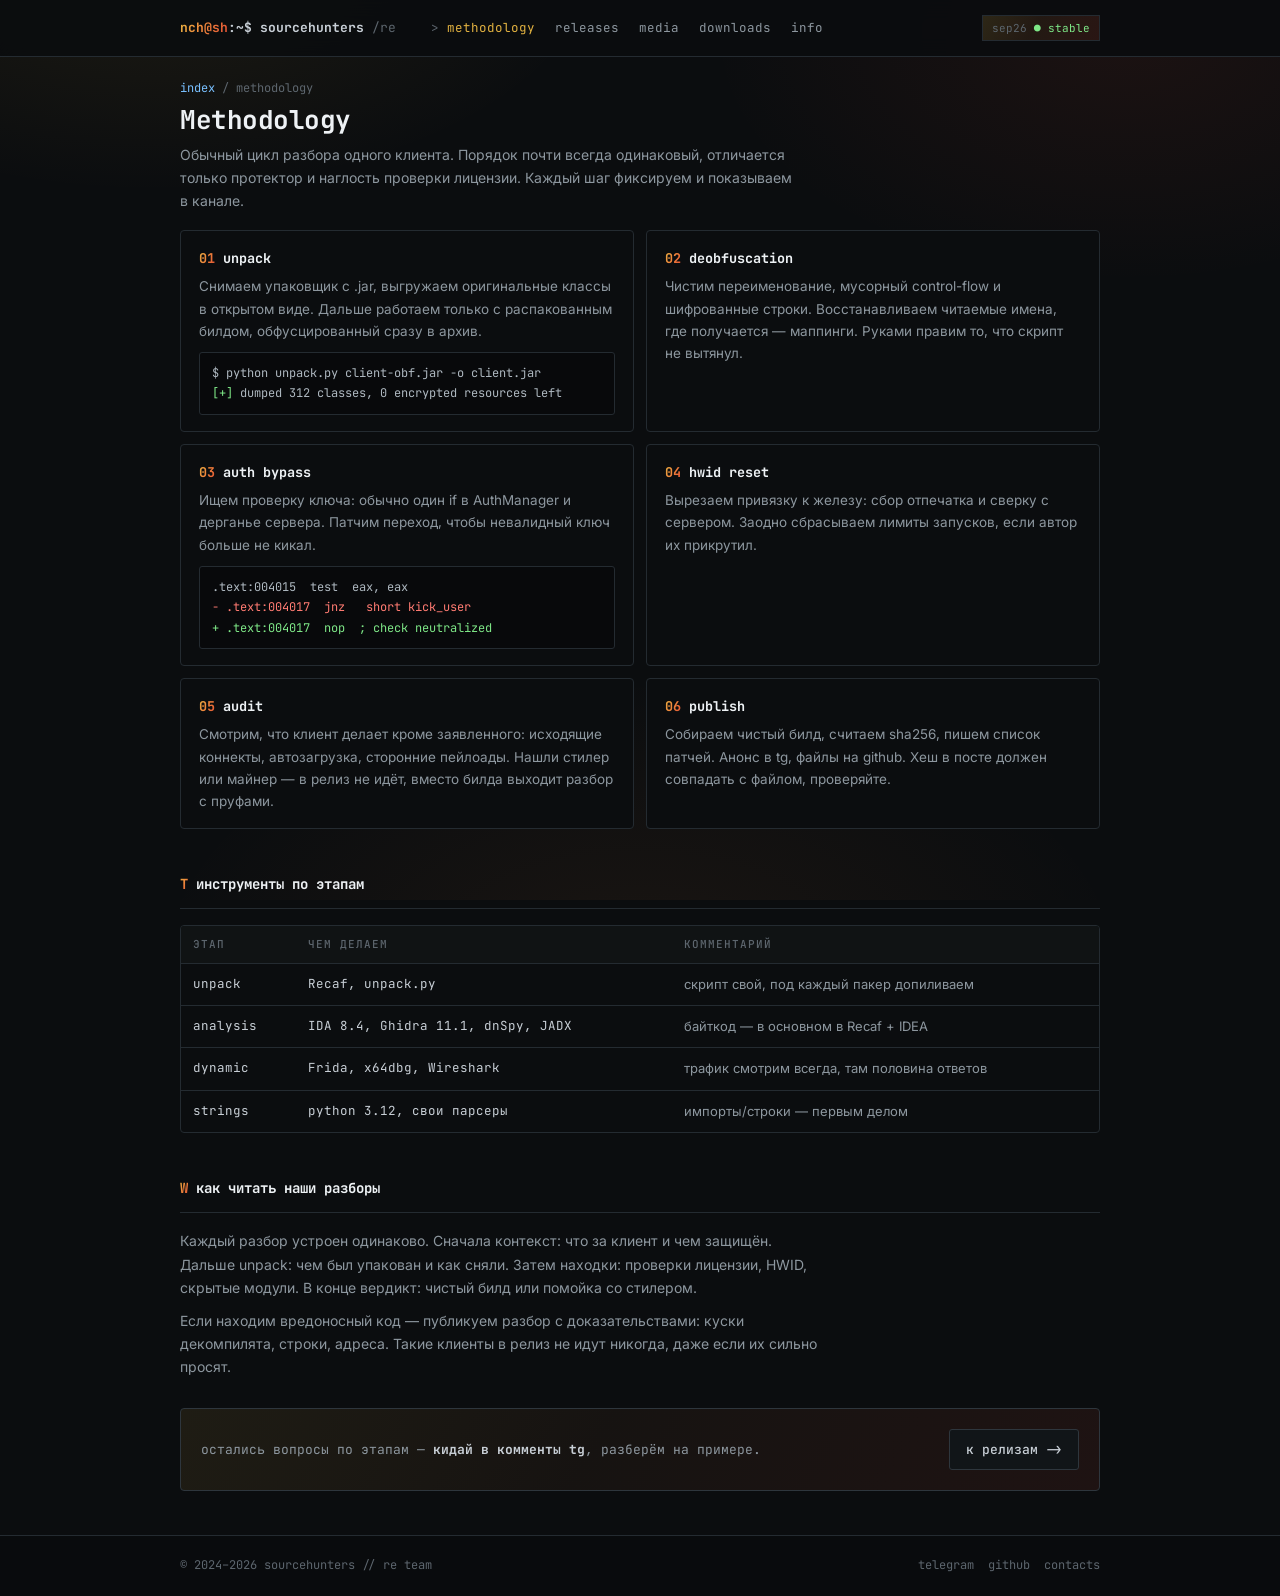
==== commit e4aade29: "Releases slim (name+date), reveal anims, amber gradients, grayscale hover" ====
--- a/arsenal.html
+++ b/arsenal.html
@@ -35,7 +35,7 @@
   <h1 class="page-h">Methodology</h1>
   <p class="lede sm">Обычный цикл разбора одного клиента. Порядок почти всегда одинаковый, отличается только протектор и наглость проверки лицензии. Каждый шаг фиксируем и показываем в канале.</p>
 
-  <section class="steps" style="margin-top:18px">
+  <section class="steps reveal" style="margin-top:18px">
     <article class="step">
       <h3><span class="n">01</span>unpack</h3>
       <p>Снимаем упаковщик с .jar, выгружаем оригинальные классы в открытом виде. Дальше работаем только с распакованным билдом, обфусцированный сразу в архив.</p>
@@ -67,7 +67,7 @@
     </article>
   </section>
 
-  <section class="block">
+  <section class="block reveal">
     <h2><span class="n">T</span>инструменты по этапам</h2>
     <hr class="rule">
     <div class="tbl-wrap">
@@ -81,14 +81,14 @@
     </div>
   </section>
 
-  <section class="block">
+  <section class="block reveal">
     <h2><span class="n">W</span>как читать наши разборы</h2>
     <hr class="rule">
     <p class="body-p">Каждый разбор устроен одинаково. Сначала контекст: что за клиент и чем защищён. Дальше unpack: чем был упакован и как сняли. Затем находки: проверки лицензии, HWID, скрытые модули. В конце вердикт: чистый билд или помойка со стилером.</p>
     <p class="body-p">Если находим вредоносный код — публикуем разбор с доказательствами: куски декомпилята, строки, адреса. Такие клиенты в релиз не идут никогда, даже если их сильно просят.</p>
   </section>
 
-  <div class="cta">
+  <div class="cta reveal">
     <p>остались вопросы по этапам — <b>кидай в комменты tg</b>, разберём на примере.</p>
     <a href="releases.html" class="btn" style="margin-left:auto">к релизам -&gt;</a>
   </div>
--- a/style.css
+++ b/style.css
@@ -1,5 +1,4 @@
-/* sourcehunters css — собрано вручную, не причесывал
-   обновлено: 21.09.26, nch. костыль для мобилок внизу, потом перепишу */
+/* sourcehunters css — обновлено 24.09.26, вернул анимации + переливы */
 
 *{margin:0;padding:0;box-sizing:border-box}
 
@@ -13,31 +12,49 @@
   --mut:#8d979f;
   --dim:#5d666e;
   --amber:#e3b341;
+  --amber2:#f08a3c;
+  --ember:#e14d33;
   --green:#7ee787;
   --red:#ff7b72;
   --link:#79c0ff;
-}
-
-html{scroll-behavior:auto}
+  --grad:linear-gradient(120deg,var(--amber),var(--amber2) 45%,var(--ember));
+  --grad-soft:linear-gradient(120deg,rgba(227,179,65,.16),rgba(240,138,60,.1) 45%,rgba(225,77,51,.14));
+}
+
+html{scroll-behavior:smooth}
 body{
   background:var(--bg);
+  background-image:
+    radial-gradient(700px 380px at 12% -6%,rgba(227,179,65,.09),transparent 65%),
+    radial-gradient(640px 380px at 88% 4%,rgba(225,77,51,.08),transparent 65%),
+    radial-gradient(760px 480px at 50% 110%,rgba(240,138,60,.07),transparent 65%);
+  background-attachment:fixed;
   color:var(--txt);
   font-family:'Inter',system-ui,sans-serif;
   font-size:14.5px;
   line-height:1.65;
   min-height:100vh;
 }
-::selection{background:#e3b34133}
-
-a{color:var(--link)}
+::selection{background:#e3b34144}
+
+a{color:var(--link);transition:color .25s}
 a:hover{color:#a5d6ff}
 
 .container{max-width:960px;margin:0 auto;padding:0 20px}
+
+/* плавное появление — вешаю класс reveal в html */
+.reveal{opacity:0;transform:translateY(18px);transition:opacity .6s ease,transform .6s ease}
+.reveal.vis{opacity:1;transform:none}
+@media(prefers-reduced-motion:reduce){
+  .reveal{opacity:1;transform:none;transition:none}
+  html{scroll-behavior:auto}
+}
 
 /* --- верхняя полоса --- */
 .top{
   border-bottom:1px solid var(--line);
-  background:#0b0d0f;
+  background:rgba(11,13,15,.9);
+  backdrop-filter:blur(10px);
   position:sticky;top:0;z-index:50;
 }
 .top-in{
@@ -50,13 +67,14 @@
   font-size:13px;font-weight:700;
   color:var(--txt);text-decoration:none;white-space:nowrap;
 }
-.brand b{color:var(--amber);font-weight:700}
+.brand b{background:var(--grad);-webkit-background-clip:text;background-clip:text;color:transparent;font-weight:700}
 .brand span{color:var(--dim);font-weight:400}
 .links{display:flex;gap:2px;margin-left:8px}
 .links a{
   font-family:'JetBrains Mono',monospace;
   font-size:12.5px;color:var(--mut);
   text-decoration:none;padding:6px 9px;
+  transition:color .25s;
 }
 .links a:hover{color:var(--txt);text-decoration:underline;text-underline-offset:4px}
 .links a.active{color:var(--amber)}
@@ -65,6 +83,7 @@
 .ver{
   font-family:'JetBrains Mono',monospace;font-size:11px;color:var(--dim);
   border:1px solid var(--line);padding:3px 9px;white-space:nowrap;
+  background:var(--grad-soft);
 }
 .ver i{font-style:normal;color:var(--green)}
 .burger{display:none;background:none;border:1px solid var(--line);padding:7px 8px;flex-direction:column;gap:4px;cursor:pointer}
@@ -79,23 +98,25 @@
   font-family:'JetBrains Mono',monospace;font-size:12px;color:var(--dim);
   margin-bottom:12px;
 }
-.kicker b{color:var(--amber);font-weight:500}
+.kicker b{background:var(--grad);-webkit-background-clip:text;background-clip:text;color:transparent;font-weight:500}
 h1{
   font-family:'JetBrains Mono',monospace;
   font-size:31px;line-height:1.15;font-weight:700;
   letter-spacing:-0.5px;color:#eef2f5;
   margin-bottom:12px;
 }
+h1 .grad{background:var(--grad);-webkit-background-clip:text;background-clip:text;color:transparent}
 .page-h{
   font-family:'JetBrains Mono',monospace;
   font-size:26px;font-weight:700;letter-spacing:-0.5px;
   margin:6px 0 8px;color:#eef2f5;
 }
+.page-h .grad{background:var(--grad);-webkit-background-clip:text;background-clip:text;color:transparent}
 .lede{color:var(--mut);font-size:14.5px;max-width:56ch}
 .lede.sm{font-size:14px;max-width:68ch}
 .lede a{color:var(--link)}
 
-/* кнопки — обычные прямоугольные, без пилюль */
+/* кнопки */
 .actions{display:flex;gap:10px;margin:20px 0 18px;flex-wrap:wrap}
 .btn{
   display:inline-block;text-decoration:none;
@@ -103,10 +124,11 @@
   color:var(--txt);background:var(--box);
   border:1px solid var(--line2);
   padding:9px 16px;border-radius:3px;
-}
-.btn:hover{border-color:var(--amber);color:var(--amber)}
-.btn-solid{background:var(--amber);border-color:var(--amber);color:#14100a;font-weight:700}
-.btn-solid:hover{background:#f0c35c;color:#000}
+  transition:transform .25s,border-color .25s,color .25s,box-shadow .25s,background .25s;
+}
+.btn:hover{border-color:var(--amber);color:var(--amber);transform:translateY(-2px)}
+.btn-solid{background:var(--grad);border:none;color:#171006;font-weight:700;box-shadow:0 8px 26px rgba(225,77,51,.25)}
+.btn-solid:hover{background:linear-gradient(120deg,#f0c35c,#f08a3c 50%,#e8603c);color:#000;box-shadow:0 12px 32px rgba(240,138,60,.4)}
 
 /* статусная строка под hero */
 .statusline{
@@ -121,12 +143,14 @@
   background:#08090b;border:1px solid var(--line);
   border-radius:4px;overflow:hidden;
   font-family:'JetBrains Mono',monospace;font-size:12px;line-height:1.7;
-}
+  transition:border-color .3s,box-shadow .3s,transform .3s;
+}
+.term:hover{border-color:#3a3324;box-shadow:0 14px 44px rgba(0,0,0,.5),0 0 0 1px rgba(227,179,65,.08)}
 .term-bar{
   display:flex;align-items:center;gap:8px;
   border-bottom:1px solid var(--line);
   padding:7px 12px;color:var(--dim);font-size:11.5px;
-  background:var(--bg2);
+  background:linear-gradient(120deg,#14181c,#101314 60%,#171310);
 }
 .term-bar .fn{margin-left:2px}
 .term-bar .sz{margin-left:auto}
@@ -139,36 +163,37 @@
   font-family:'JetBrains Mono',monospace;font-size:14px;font-weight:700;
   color:#eef2f5;margin-bottom:4px;
 }
-.block h2 .n{color:var(--amber);margin-right:8px;font-weight:500}
+.block h2 .n{background:var(--grad);-webkit-background-clip:text;background-clip:text;color:transparent;margin-right:8px;font-weight:700}
 .rule{border:none;border-top:1px solid var(--line);margin:12px 0 16px}
 .note{color:var(--mut);font-size:13.5px;margin:2px 0 14px;max-width:70ch}
 .body-p{color:var(--mut);font-size:14px;max-width:72ch;margin-bottom:10px}
 
-/* listing директорий — вместо карточек */
-.dir{border:1px solid var(--line);border-radius:4px;overflow:hidden;margin:14px 0}
+/* listing директорий */
+.dir{border:1px solid var(--line);border-radius:4px;overflow:hidden;margin:14px 0;background:var(--bg)}
 .dir-row{
   display:grid;grid-template-columns:52px 150px 1fr 70px;
   gap:10px;align-items:baseline;
   padding:11px 14px;text-decoration:none;color:var(--txt);
   border-bottom:1px solid var(--line);
   font-size:13.5px;
-  background:var(--bg);
+  background:transparent;
+  transition:background .25s;
 }
 .dir-row:last-child{border-bottom:none}
-.dir-row:hover{background:#13181c}
+.dir-row:hover{background:#151a0f;background:linear-gradient(120deg,rgba(227,179,65,.07),rgba(225,77,51,.05))}
 .dir-row.head{
   font-family:'JetBrains Mono',monospace;font-size:11px;color:var(--dim);
   background:var(--bg2);text-transform:uppercase;letter-spacing:1px;
 }
 .dir-row .no{font-family:'JetBrains Mono',monospace;font-size:12px;color:var(--dim)}
-.dir-row .nm{font-family:'JetBrains Mono',monospace;font-size:13px;font-weight:700;color:var(--txt)}
-.dir-row:hover .nm{color:var(--amber)}
+.dir-row .nm{font-family:'JetBrains Mono',monospace;font-size:13px;font-weight:700;color:var(--txt);transition:color .25s}
+.dir-row:hover .nm{background:var(--grad);-webkit-background-clip:text;background-clip:text;color:transparent}
 .dir-row .ds{color:var(--mut);font-size:13px}
-.dir-row .go{font-family:'JetBrains Mono',monospace;font-size:12px;color:var(--dim);text-align:right}
-.dir-row:hover .go{color:var(--amber)}
+.dir-row .go{font-family:'JetBrains Mono',monospace;font-size:12px;color:var(--dim);text-align:right;transition:color .25s,transform .25s}
+.dir-row:hover .go{color:var(--amber);transform:translateX(3px)}
 
 /* таблицы */
-.tbl-wrap{overflow-x:auto;border:1px solid var(--line);border-radius:4px;margin:14px 0}
+.tbl-wrap{overflow-x:auto;border:1px solid var(--line);border-radius:4px;margin:14px 0;background:var(--bg)}
 table.tbl{width:100%;border-collapse:collapse;font-size:13px;min-width:640px}
 .tbl th{
   font-family:'JetBrains Mono',monospace;font-size:11px;font-weight:500;
@@ -176,18 +201,22 @@
   text-align:left;padding:9px 12px;background:var(--bg2);
   border-bottom:1px solid var(--line);white-space:nowrap;
 }
-.tbl td{padding:10px 12px;border-bottom:1px solid var(--line);color:var(--txt);vertical-align:top}
+.tbl td{padding:10px 12px;border-bottom:1px solid var(--line);color:var(--txt);vertical-align:top;transition:background .25s}
 .tbl tr:last-child td{border-bottom:none}
-.tbl tr:hover td{background:#12171b}
+.tbl tr:hover td{background:#141a14}
 .tbl td.mono{font-family:'JetBrains Mono',monospace;font-size:12.5px}
 .tbl td.dim{color:var(--mut)}
 .tbl .ok{font-family:'JetBrains Mono',monospace;font-size:12px;color:var(--green);white-space:nowrap}
 
 /* шаги methodology */
 .steps{display:grid;grid-template-columns:1fr 1fr;gap:12px;margin:14px 0}
-.step{border:1px solid var(--line);border-radius:4px;padding:16px 18px;background:var(--bg)}
+.step{
+  border:1px solid var(--line);border-radius:4px;padding:16px 18px;background:var(--bg);
+  transition:transform .3s,border-color .3s,box-shadow .3s;
+}
+.step:hover{transform:translateY(-3px);border-color:#4a3f28;box-shadow:0 14px 34px rgba(0,0,0,.45)}
 .step h3{font-family:'JetBrains Mono',monospace;font-size:13.5px;margin-bottom:6px;color:#eef2f5}
-.step h3 .n{color:var(--amber);margin-right:8px;font-weight:500}
+.step h3 .n{background:var(--grad);-webkit-background-clip:text;background-clip:text;color:transparent;margin-right:8px;font-weight:700}
 .step p{color:var(--mut);font-size:13.5px}
 .step pre{
   font-family:'JetBrains Mono',monospace;font-size:12px;line-height:1.7;
@@ -196,46 +225,59 @@
 }
 
 /* релизы с картинками */
-.rel{border:1px solid var(--line);border-radius:4px;margin:14px 0;overflow:hidden;background:var(--bg)}
+.rel{
+  border:1px solid var(--line);border-radius:4px;margin:14px 0;overflow:hidden;background:var(--bg);
+  transition:transform .3s,border-color .3s,box-shadow .3s;
+}
+.rel:hover{transform:translateY(-4px);border-color:#4a3f28;box-shadow:0 20px 50px rgba(0,0,0,.55),0 0 40px rgba(225,77,51,.08)}
 .rel-head{
   display:flex;align-items:baseline;gap:10px;flex-wrap:wrap;
-  padding:12px 16px;border-bottom:1px solid var(--line);background:var(--bg2);
+  padding:12px 16px;border-bottom:1px solid var(--line);
+  background:linear-gradient(120deg,#14181c,#12100d 55%,#181009);
 }
 .rel-head h3{font-family:'JetBrains Mono',monospace;font-size:15px;color:#eef2f5}
 .rel-head .tag{font-family:'JetBrains Mono',monospace;font-size:11.5px;color:var(--dim)}
-.rel-head .date{margin-left:auto;font-family:'JetBrains Mono',monospace;font-size:11.5px;color:var(--dim)}
+.rel-head .date{margin-left:auto;font-family:'JetBrains Mono',monospace;font-size:11.5px;color:var(--amber)}
 .rel-body{display:grid;grid-template-columns:280px 1fr}
-.rel-body img{width:100%;height:100%;object-fit:cover;display:block;min-height:180px;border-right:1px solid var(--line)}
-.rel-txt{padding:16px 18px}
-.rel-txt p{color:var(--mut);font-size:13.5px;margin-bottom:10px}
-.hash{font-family:'JetBrains Mono',monospace;font-size:11.5px;color:var(--dim);margin-bottom:12px}
+.rel-body img{
+  width:100%;height:100%;object-fit:cover;display:block;min-height:180px;
+  border-right:1px solid var(--line);
+  filter:grayscale(1) brightness(.82);
+  transition:filter .45s ease;
+}
+.rel:hover .rel-body img{filter:grayscale(0) brightness(1)}
+.rel-txt{padding:16px 18px;display:flex;flex-direction:column;gap:12px;justify-content:center}
+.rel-txt p{color:var(--mut);font-size:13.5px;margin-bottom:0}
+.hash{font-family:'JetBrains Mono',monospace;font-size:11.5px;color:var(--dim);margin-bottom:0}
 .hash b{color:var(--mut);font-weight:500}
 .rel-links{display:flex;gap:10px;flex-wrap:wrap}
 .linkbtn{
   font-family:'JetBrains Mono',monospace;font-size:12.5px;text-decoration:none;
   border:1px solid var(--line2);padding:7px 13px;border-radius:3px;color:var(--txt);background:var(--box);
-}
-.linkbtn:hover{border-color:var(--amber);color:var(--amber)}
+  transition:border-color .25s,color .25s,transform .25s;
+}
+.linkbtn:hover{border-color:var(--amber);color:var(--amber);transform:translateY(-2px)}
 
 /* простые строки доступа (tg/gh) */
 .access{
   display:flex;align-items:center;gap:12px;
   border:1px solid var(--line);border-radius:4px;
   padding:13px 16px;margin:14px 0;text-decoration:none;color:var(--txt);
-}
-.access:hover{border-color:var(--line2);background:#12171b}
-.access .k{font-family:'JetBrains Mono',monospace;font-size:12px;color:var(--amber);min-width:52px}
+  transition:transform .3s,border-color .3s,background .3s;
+}
+.access:hover{transform:translateY(-2px);border-color:#4a3f28;background:linear-gradient(120deg,rgba(227,179,65,.06),rgba(225,77,51,.05))}
+.access .k{font-family:'JetBrains Mono',monospace;font-size:12px;background:var(--grad);-webkit-background-clip:text;background-clip:text;color:transparent;min-width:52px;font-weight:700}
 .access b{font-family:'JetBrains Mono',monospace;font-size:13.5px;font-weight:700}
 .access span.s{color:var(--mut);font-size:13px;display:block}
 .access .go{margin-left:auto;font-family:'JetBrains Mono',monospace;font-size:13px;color:var(--dim)}
 
 /* faq */
 .faq{display:flex;flex-direction:column;gap:8px;margin:14px 0}
-details{border:1px solid var(--line);border-radius:4px;padding:12px 15px;background:var(--bg)}
-details[open]{border-color:var(--line2)}
+details{border:1px solid var(--line);border-radius:4px;padding:12px 15px;background:var(--bg);transition:border-color .25s}
+details[open]{border-color:#4a3f28}
 summary{font-size:14px;font-weight:600;cursor:pointer;list-style:none;color:var(--txt)}
 summary::-webkit-details-marker{display:none}
-summary::before{content:'[+] ';font-family:'JetBrains Mono',monospace;font-size:12px;color:var(--amber);font-weight:400}
+summary::before{content:'[+] ';font-family:'JetBrains Mono',monospace;font-size:12px;background:var(--grad);-webkit-background-clip:text;background-clip:text;color:transparent;font-weight:700}
 details[open] summary::before{content:'[–] '}
 details p{color:var(--mut);margin-top:8px;font-size:13.5px}
 
@@ -244,16 +286,17 @@
 .crumbs a{text-decoration:none}
 .crumbs b{color:var(--mut);font-weight:500}
 
-/* стек — строкой, не пилюлями */
+/* стек */
 .stack{font-family:'JetBrains Mono',monospace;font-size:13px;color:var(--mut);margin:10px 0;line-height:2}
-.stack b{color:var(--txt);font-weight:500}
+.stack b{background:var(--grad);-webkit-background-clip:text;background-clip:text;color:transparent;font-weight:700}
 .stack span{white-space:nowrap}
 
-/* cta внизу — просто полоса, без градиента */
+/* cta внизу — тонкий перелив вместо flat */
 .cta{
-  border:1px dashed var(--line2);border-radius:4px;
+  border:1px solid var(--line2);border-radius:4px;
   padding:20px;margin:30px 0 8px;
   display:flex;align-items:center;gap:16px;flex-wrap:wrap;
+  background:linear-gradient(120deg,rgba(227,179,65,.09),rgba(240,138,60,.05) 45%,rgba(225,77,51,.09));
 }
 .cta p{font-family:'JetBrains Mono',monospace;font-size:13px;color:var(--mut)}
 .cta p b{color:var(--txt)}
@@ -265,10 +308,10 @@
   padding:20px;font-family:'JetBrains Mono',monospace;font-size:12px;color:var(--dim);
   max-width:960px;margin:0 auto;
 }
-.foot a{color:var(--dim);text-decoration:none;margin-left:14px}
+.foot a{color:var(--dim);text-decoration:none;margin-left:14px;transition:color .25s}
 .foot a:hover{color:var(--amber)}
 
-/* костыль для мобилок, потом переписать нормально */
+/* мобилки */
 @media(max-width:820px){
   .hero{grid-template-columns:1fr}
   .steps{grid-template-columns:1fr}
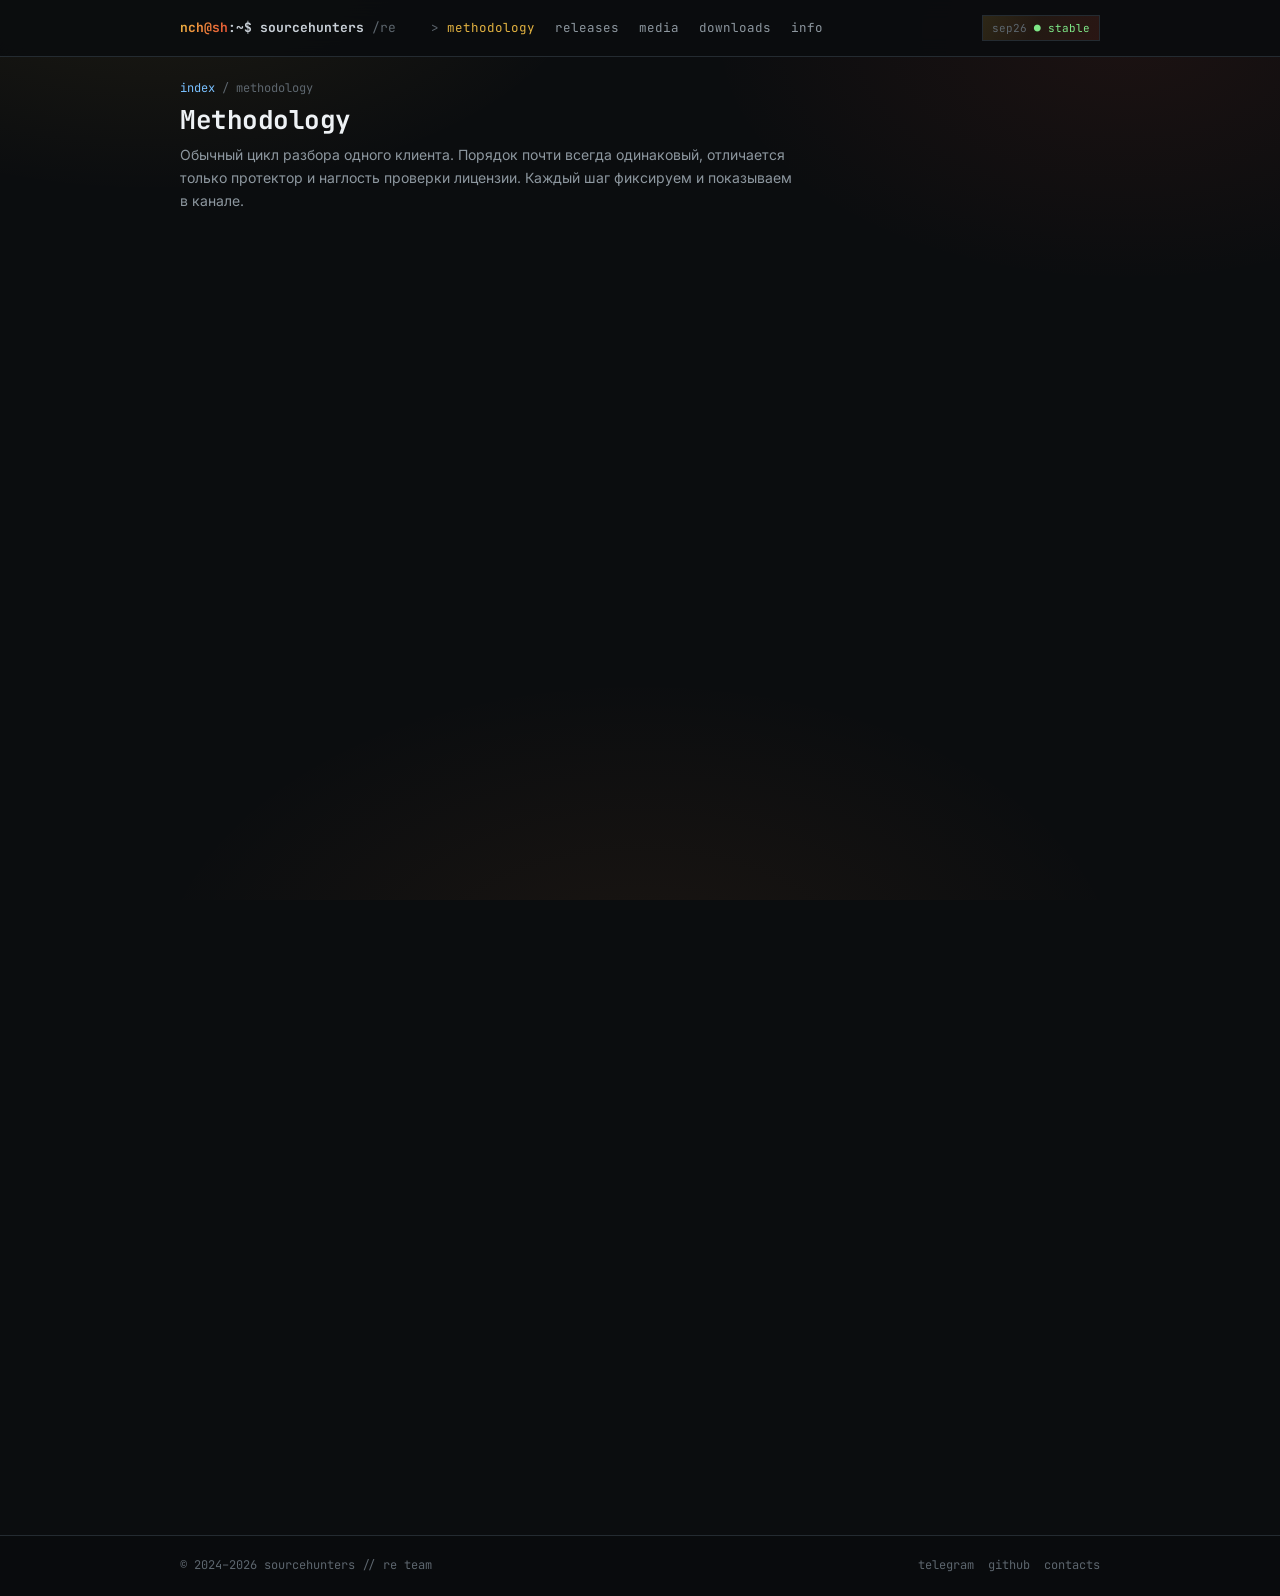
==== commit a58745e4: "Releases: restore version tags, js-gated reveal (no blank page without js)" ====
--- a/arsenal.html
+++ b/arsenal.html
@@ -9,6 +9,7 @@
 <link rel="preconnect" href="https://fonts.gstatic.com" crossorigin>
 <link href="https://fonts.googleapis.com/css2?family=Inter:wght@400;500;600;700&family=JetBrains+Mono:wght@400;500;700&display=swap" rel="stylesheet">
 <link rel="stylesheet" href="style.css" />
+<script>document.documentElement.classList.add('js')</script>
 <link rel="icon" type="image/svg+xml" href="data:image/svg+xml,<svg xmlns='http://www.w3.org/2000/svg' viewBox='0 0 32 32'><rect width='32' height='32' fill='%230b0d0f'/><path d='M9 11l6 5-6 5M16 21h7' fill='none' stroke='%23e3b341' stroke-width='2.2' stroke-linecap='round' stroke-linejoin='round'/></svg>">
 </head>
 <body>
--- a/style.css
+++ b/style.css
@@ -42,8 +42,9 @@
 
 .container{max-width:960px;margin:0 auto;padding:0 20px}
 
-/* плавное появление — вешаю класс reveal в html */
-.reveal{opacity:0;transform:translateY(18px);transition:opacity .6s ease,transform .6s ease}
+/* плавное появление — скрываю только если есть js (класс js вешает инлайн-скрипт в head).
+   без js всё видно сразу, ничего не пропадает */
+html.js .reveal{opacity:0;transform:translateY(18px);transition:opacity .6s ease,transform .6s ease}
 .reveal.vis{opacity:1;transform:none}
 @media(prefers-reduced-motion:reduce){
   .reveal{opacity:1;transform:none;transition:none}
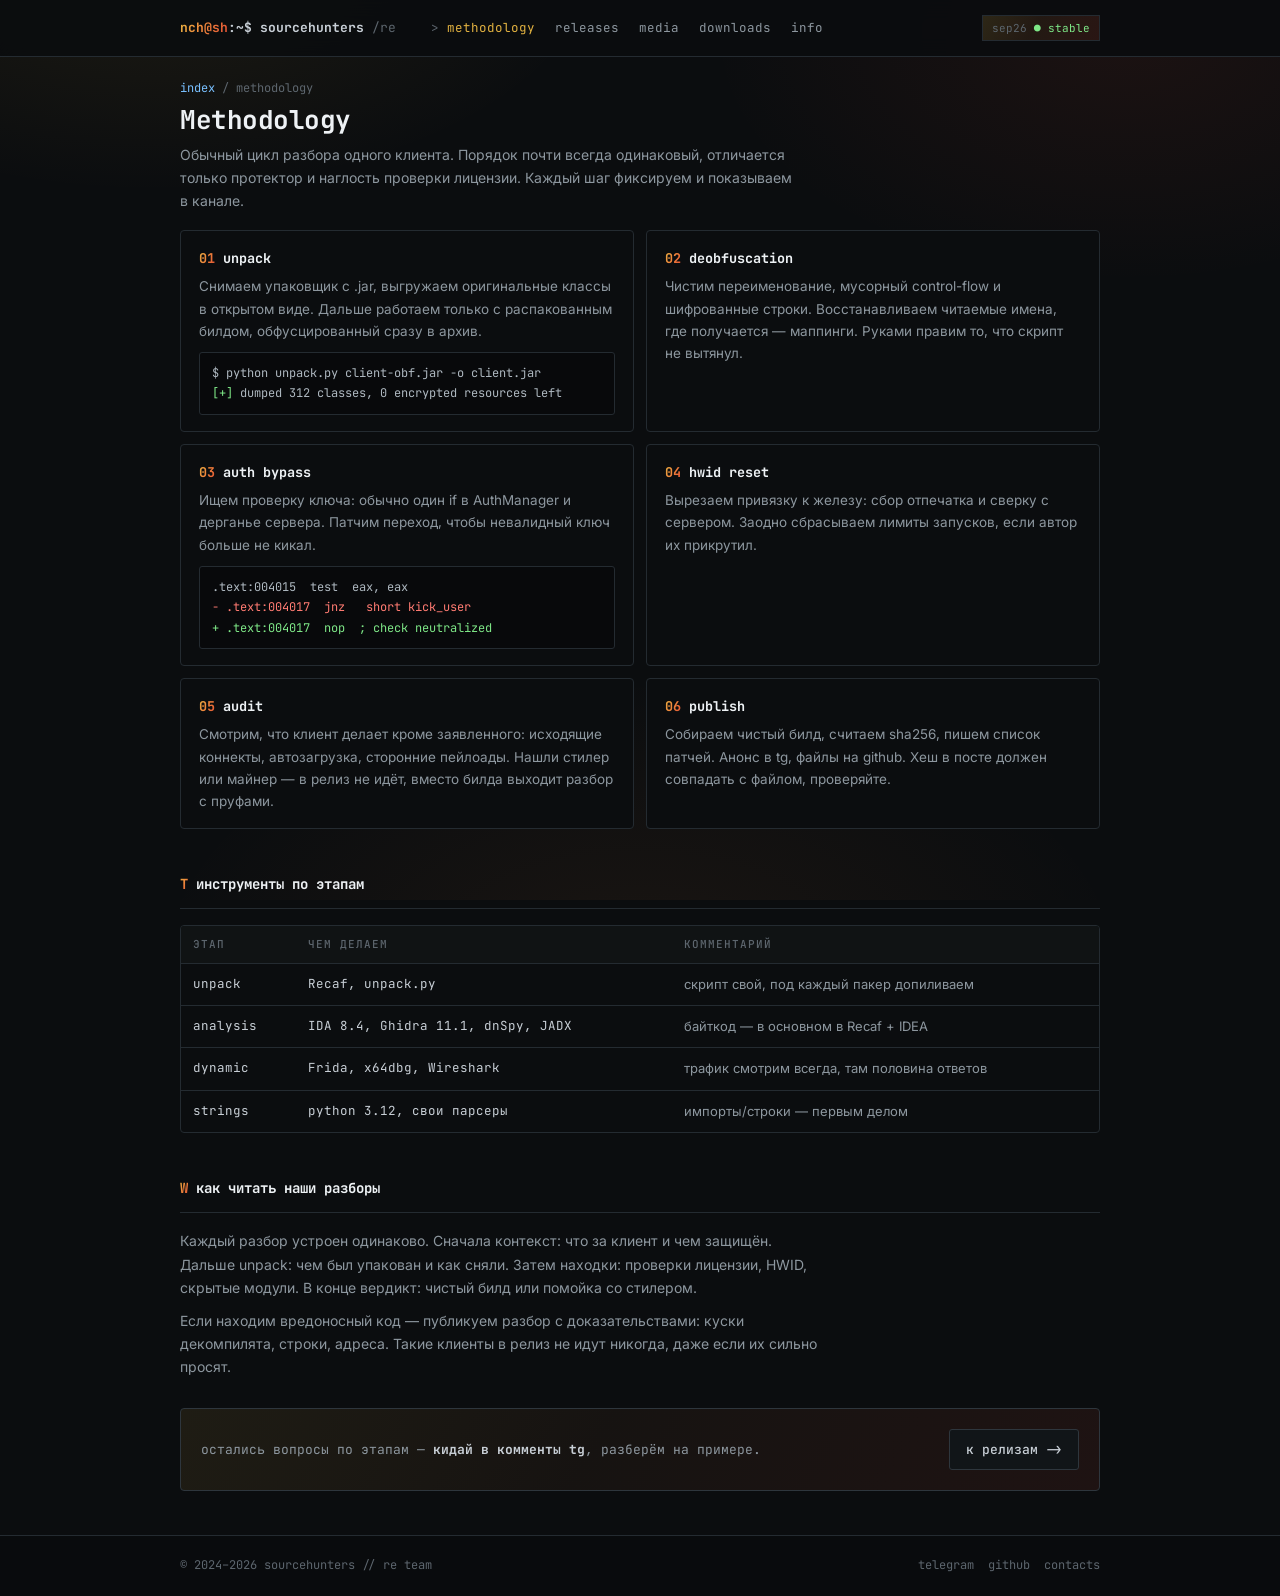
==== commit 728d09d6: "Fix reveal specificity: html.js .reveal.vis wins over hidden state (v5)" ====
--- a/arsenal.html
+++ b/arsenal.html
@@ -8,7 +8,7 @@
 <link rel="preconnect" href="https://fonts.googleapis.com">
 <link rel="preconnect" href="https://fonts.gstatic.com" crossorigin>
 <link href="https://fonts.googleapis.com/css2?family=Inter:wght@400;500;600;700&family=JetBrains+Mono:wght@400;500;700&display=swap" rel="stylesheet">
-<link rel="stylesheet" href="style.css" />
+<link rel="stylesheet" href="style.css?v=5" />
 <script>document.documentElement.classList.add('js')</script>
 <link rel="icon" type="image/svg+xml" href="data:image/svg+xml,<svg xmlns='http://www.w3.org/2000/svg' viewBox='0 0 32 32'><rect width='32' height='32' fill='%230b0d0f'/><path d='M9 11l6 5-6 5M16 21h7' fill='none' stroke='%23e3b341' stroke-width='2.2' stroke-linecap='round' stroke-linejoin='round'/></svg>">
 </head>
@@ -102,6 +102,6 @@
   </div>
 </footer>
 
-<script src="script.js"></script>
+<script src="script.js?v=4"></script>
 </body>
 </html>
--- a/style.css
+++ b/style.css
@@ -45,7 +45,7 @@
 /* плавное появление — скрываю только если есть js (класс js вешает инлайн-скрипт в head).
    без js всё видно сразу, ничего не пропадает */
 html.js .reveal{opacity:0;transform:translateY(18px);transition:opacity .6s ease,transform .6s ease}
-.reveal.vis{opacity:1;transform:none}
+html.js .reveal.vis{opacity:1;transform:none}
 @media(prefers-reduced-motion:reduce){
   .reveal{opacity:1;transform:none;transition:none}
   html{scroll-behavior:auto}
